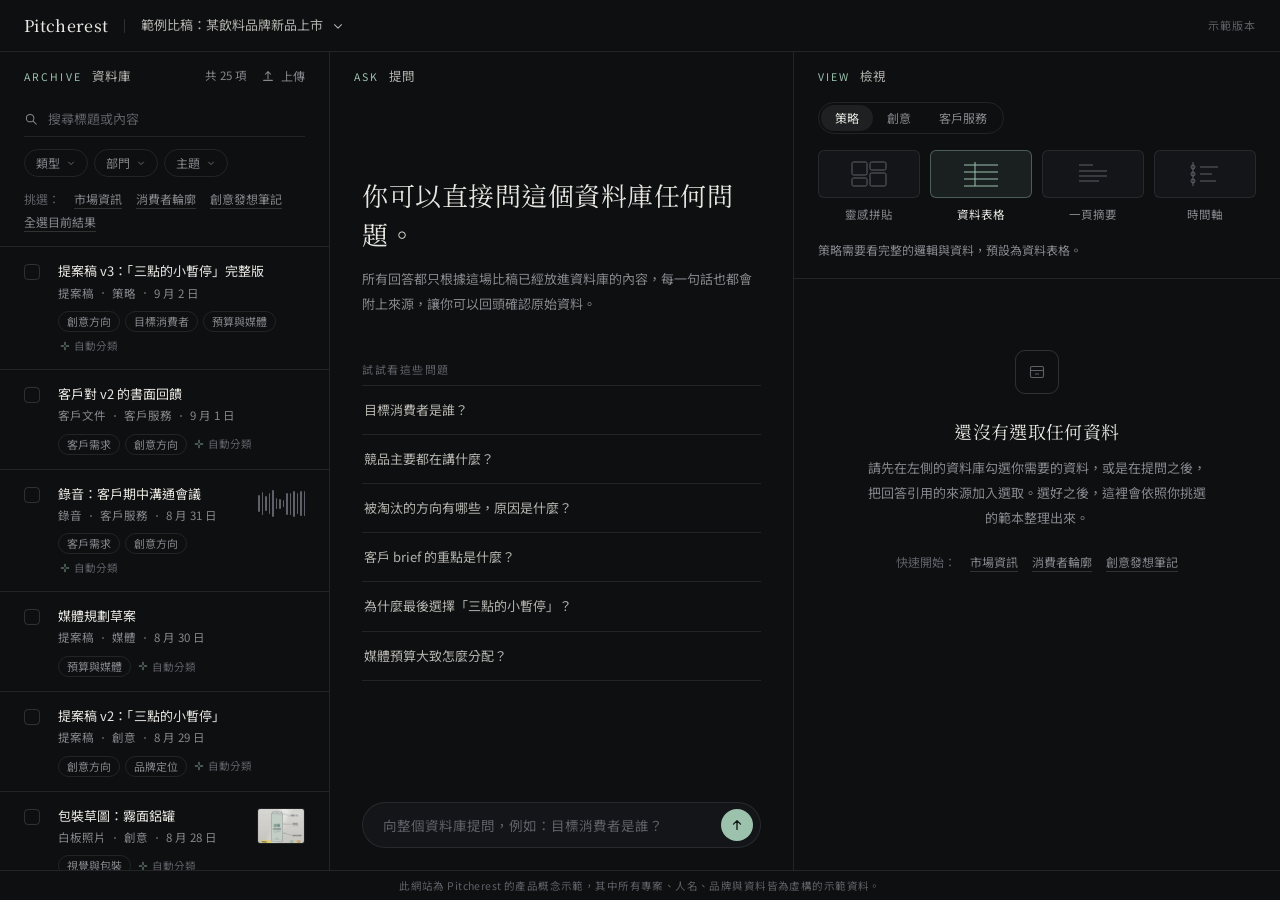
==== index.html @ c110b2d1 "Pitcherest interactive prototype" ====
<!doctype html>
<html lang="zh-Hant-TW">
<head>
<meta charset="utf-8">
<meta name="viewport" content="width=device-width, initial-scale=1, viewport-fit=cover">
<meta name="robots" content="noindex, nofollow">
<meta name="theme-color" content="#0e0f11">
<title>Pitcherest — 一場比稿，一個共同大腦</title>
<meta name="description" content="Pitcherest 產品概念示範：把比稿過程中散落各處的資料，變成所有人都能查、都能用的 Project Brain。">
<link rel="icon" href="data:image/svg+xml,%3Csvg xmlns='http://www.w3.org/2000/svg' viewBox='0 0 32 32'%3E%3Crect width='32' height='32' rx='7' fill='%230e0f11'/%3E%3Cpath d='M11 23V9h6a4.5 4.5 0 010 9h-6' fill='none' stroke='%239cc2ae' stroke-width='1.8' stroke-linecap='round'/%3E%3C/svg%3E">
<link rel="preconnect" href="https://fonts.googleapis.com">
<link rel="preconnect" href="https://fonts.gstatic.com" crossorigin>
<link href="https://fonts.googleapis.com/css2?family=Noto+Sans+TC:wght@300;400;500&family=Noto+Serif+TC:wght@400;500&display=swap" rel="stylesheet">
<link rel="stylesheet" href="css/style.css">
</head>
<body data-tab="archive">
<div class="app">
  <header class="topbar">
    <div class="brand">
      <span class="wordmark">Pitcherest</span>
      <span class="sep" aria-hidden="true"></span>
      <div class="switcher">
        <button class="switch-btn" id="projectBtn" aria-haspopup="true" aria-expanded="false">
          <span class="switch-name" id="projectName"></span>
          <svg class="ico" viewBox="0 0 16 16"><path d="M4 6.5l4 4 4-4"/></svg>
        </button>
        <div class="popover project-pop" id="projectPop" hidden></div>
      </div>
    </div>
    <div class="topbar-right"><span class="demo-flag">示範版本</span></div>
  </header>

  <main class="panes">
    <!-- ARCHIVE -->
    <section class="pane pane-archive" id="paneArchive" aria-label="資料庫">
      <div class="pane-head">
        <h2><span class="en">ARCHIVE</span><span class="zh">資料庫</span></h2>
        <div class="head-actions">
          <span class="count" id="archiveCount"></span>
          <button class="btn-quiet" id="uploadBtn" title="上傳檔案，系統會自動分類">
            <svg class="ico" viewBox="0 0 16 16"><path d="M8 11V3M5 6l3-3 3 3M3 13h10"/></svg><span>上傳</span>
          </button>
        </div>
      </div>
      <div class="archive-tools">
        <label class="search">
          <svg class="ico" viewBox="0 0 16 16"><circle cx="7" cy="7" r="4.25"/><path d="M10.5 10.5L14 14"/></svg>
          <input id="searchInput" type="search" placeholder="搜尋標題或內容" autocomplete="off">
        </label>
        <div class="filters" id="filters"></div>
        <div class="quick" id="quick"></div>
      </div>
      <div class="list-scroll" id="listScroll">
        <ul class="items" id="items"></ul>
        <div class="dropzone" id="dropzone">
          <p>把檔案拖曳到這裡，或按「上傳」試試看。</p>
          <p class="faint">系統會自動判斷類型、部門與主題。</p>
        </div>
      </div>
      <div class="selbar" id="selbar" hidden>
        <span id="selCount"></span>
        <span class="selbar-actions">
          <button class="link" id="selClear">清除</button>
          <button class="btn-solid go-view" id="goView">檢視</button>
        </span>
      </div>
    </section>

    <!-- ASK -->
    <section class="pane pane-ask" id="paneAsk" aria-label="提問">
      <div class="pane-head">
        <h2><span class="en">ASK</span><span class="zh">提問</span></h2>
        <div class="head-actions"><button class="btn-quiet" id="chatReset" hidden>重新開始</button></div>
      </div>
      <div class="chat-scroll" id="chatScroll">
        <div class="chat" id="chat"></div>
      </div>
      <form class="composer" id="composer" autocomplete="off">
        <input id="askInput" type="text" placeholder="向整個資料庫提問，例如：目標消費者是誰？" aria-label="輸入問題">
        <button type="submit" class="send" aria-label="送出問題"><svg class="ico" viewBox="0 0 16 16"><path d="M8 13V3M4 7l4-4 4 4"/></svg></button>
      </form>
    </section>

    <!-- VIEW -->
    <section class="pane pane-view" id="paneView" aria-label="檢視">
      <div class="pane-head">
        <h2><span class="en">VIEW</span><span class="zh">檢視</span></h2>
        <div class="head-actions"><span class="count" id="viewCount"></span></div>
      </div>
      <div class="view-controls">
        <div class="role" role="radiogroup" aria-label="選擇身分" id="roleGroup"></div>
        <div class="tpls" role="radiogroup" aria-label="檢視範本" id="tplGroup"></div>
        <p class="role-note" id="roleNote"></p>
      </div>
      <div class="view-scroll" id="viewScroll"><div class="view" id="view"></div></div>
    </section>
  </main>

  <footer class="footnote">此網站為 Pitcherest 的產品概念示範，其中所有專案、人名、品牌與資料皆為虛構的示範資料。</footer>

  <nav class="tabbar" id="tabbar" aria-label="主要分頁">
    <button data-go="archive" class="on"><svg class="ico" viewBox="0 0 20 20"><path d="M3.5 5.5h13M3.5 10h13M3.5 14.5h8"/></svg><span>資料庫</span></button>
    <button data-go="ask"><svg class="ico" viewBox="0 0 20 20"><path d="M4 4.5h12v8H9.5L6 16v-3.5H4z"/></svg><span>提問</span></button>
    <button data-go="view"><svg class="ico" viewBox="0 0 20 20"><rect x="3.5" y="3.5" width="5.5" height="7"/><rect x="11" y="3.5" width="5.5" height="4"/><rect x="11" y="9.5" width="5.5" height="7"/><rect x="3.5" y="12.5" width="5.5" height="4"/></svg><span>檢視</span><i class="badge" id="tabBadge" hidden></i></button>
  </nav>
  <div class="toast" id="toast" role="status" aria-live="polite"></div>
</div>
<script src="js/data.js"></script>
<script src="js/app.js"></script>
</body>
</html>
---- css/style.css ----
:root{
  --bg:#0e0f11; --raise:#141518; --raise2:#191a1e;
  --line:rgba(255,255,255,.085); --line2:rgba(255,255,255,.14);
  --text:#e8e6e1; --mid:#b3b2ad; --muted:#85878c; --faint:#5e6167;
  --accent:#9cc2ae; --accent-soft:rgba(156,194,174,.09); --accent-line:rgba(156,194,174,.38);
  --serif:"Noto Serif TC","Noto Serif CJK TC","Songti TC",serif;
  --sans:"Noto Sans TC","Noto Sans CJK TC","PingFang TC","Microsoft JhengHei",system-ui,sans-serif;
  --ease:cubic-bezier(.3,.1,.2,1);
}
*{box-sizing:border-box;margin:0;padding:0}
html,body{height:100%;background:var(--bg);color:var(--text);font-family:var(--sans);font-size:13px;line-height:1.7;font-weight:400;-webkit-font-smoothing:antialiased;-webkit-text-size-adjust:100%}
button{font:inherit;color:inherit;background:none;border:0;cursor:pointer;text-align:inherit}
input{font:inherit;color:inherit}
ul{list-style:none}
::selection{background:rgba(156,194,174,.25)}
:focus-visible{outline:1px solid var(--accent);outline-offset:2px;border-radius:3px}
.faint{color:var(--faint)}
[hidden]{display:none!important}
.ico{width:14px;height:14px;fill:none;stroke:currentColor;stroke-width:1.2;stroke-linecap:round;stroke-linejoin:round;flex:none}
::-webkit-scrollbar{width:8px;height:8px}::-webkit-scrollbar-thumb{background:rgba(255,255,255,.08);border-radius:8px;border:2px solid var(--bg)}::-webkit-scrollbar-track{background:transparent}

.app{height:100%;display:grid;grid-template-rows:52px minmax(0,1fr) 30px}
/* top bar */
.topbar{display:flex;align-items:center;justify-content:space-between;padding:0 24px;border-bottom:1px solid var(--line);position:relative;z-index:30}
.brand{display:flex;align-items:center;gap:16px;min-width:0}
.wordmark{font-family:var(--serif);font-weight:500;font-size:16px;letter-spacing:.02em}
.sep{width:1px;height:14px;background:var(--line2)}
.switcher{position:relative;min-width:0}
.switch-btn{display:flex;align-items:center;gap:8px;padding:6px 8px;margin:0 -8px;border-radius:6px;color:var(--mid);transition:color .2s,background .2s}
.switch-btn:hover{color:var(--text);background:rgba(255,255,255,.03)}
.switch-name{white-space:nowrap;overflow:hidden;text-overflow:ellipsis}
.demo-flag{font-size:11px;color:var(--faint);letter-spacing:.08em}
.popover{position:absolute;background:var(--raise2);border:1px solid var(--line2);border-radius:8px;padding:6px;z-index:50;animation:fadeUp .18s var(--ease)}
.project-pop{top:calc(100% + 8px);left:-8px;width:380px;max-width:calc(100vw - 32px)}
.project-pop button{display:block;width:100%;padding:9px 12px;border-radius:5px}
.project-pop button:hover{background:rgba(255,255,255,.04)}
.project-pop .pn{color:var(--text)}.project-pop .pm{font-size:11.5px;color:var(--muted)}
.project-pop .cur .pn::after{content:"";display:inline-block;width:5px;height:5px;border-radius:50%;background:var(--accent);margin-left:8px;vertical-align:middle}
.project-pop .pnote{padding:8px 12px 4px;font-size:11.5px;color:var(--faint);border-top:1px solid var(--line);margin-top:4px}

/* panes */
.panes{display:grid;grid-template-columns:minmax(330px,25%) minmax(0,1fr) minmax(440px,38%);min-height:0}
.pane{display:flex;flex-direction:column;min-height:0;min-width:0;border-right:1px solid var(--line)}
.pane:last-child{border-right:0}
.pane-head{display:flex;align-items:center;justify-content:space-between;height:48px;padding:0 24px;flex:none}
.pane-head h2{font-weight:400;display:flex;align-items:baseline;gap:10px}
.pane-head .en{font-size:10.5px;letter-spacing:.2em;color:var(--accent)}
.pane-head .zh{font-size:12.5px;color:var(--mid)}
.head-actions{display:flex;align-items:center;gap:14px}
.count{font-size:11.5px;color:var(--muted)}
.btn-quiet{display:inline-flex;align-items:center;gap:6px;font-size:12px;color:var(--muted);padding:5px 8px;margin:-5px -8px;border-radius:5px;transition:color .2s,background .2s}
.btn-quiet:hover{color:var(--text);background:rgba(255,255,255,.04)}
.btn-quiet[disabled]{opacity:.4;cursor:default}
.btn-solid{background:var(--accent);color:#0e1412;font-size:12px;padding:6px 14px;border-radius:999px;font-weight:500;transition:opacity .2s}
.btn-solid:hover{opacity:.88}
.link{font-size:12px;color:var(--muted);text-decoration:underline;text-decoration-color:var(--line2);text-underline-offset:3px;transition:color .2s}
.link:hover{color:var(--text)}

/* archive */
.archive-tools{padding:2px 24px 14px;display:flex;flex-direction:column;gap:12px;flex:none}
.search{display:flex;align-items:center;gap:10px;border-bottom:1px solid var(--line);padding:6px 0;color:var(--muted);transition:border-color .2s}
.search:focus-within{border-color:var(--accent-line)}
.search input{background:none;border:0;outline:0;flex:1;min-width:0;font-size:13px;color:var(--text)}
.search input::placeholder{color:var(--faint)}
.filters{display:flex;gap:6px;flex-wrap:wrap;position:relative}
.fbtn{display:inline-flex;align-items:center;gap:6px;height:28px;padding:0 11px;border:1px solid var(--line);border-radius:999px;font-size:12px;color:var(--muted);transition:all .2s}
.fbtn:hover{border-color:var(--line2);color:var(--text)}
.fbtn.on{border-color:var(--accent-line);color:var(--accent);background:var(--accent-soft)}
.fbtn .ico{width:10px;height:10px}
.fpop{top:34px;left:0;min-width:200px;max-height:320px;overflow:auto}
.fpop label{display:flex;align-items:center;gap:10px;padding:7px 10px;border-radius:5px;cursor:pointer;color:var(--mid)}
.fpop label:hover{background:rgba(255,255,255,.04)}
.fpop .n{margin-left:auto;color:var(--faint);font-size:11.5px}
.quick{display:flex;flex-wrap:wrap;gap:4px 14px;align-items:baseline;font-size:12px;color:var(--faint)}
.quick .ql{color:var(--faint)}
.quick button{color:var(--muted);border-bottom:1px solid var(--line2);line-height:1.5;transition:color .2s,border-color .2s}
.quick button:hover{color:var(--accent);border-color:var(--accent-line)}
.list-scroll{flex:1;overflow-y:auto;min-height:0;border-top:1px solid var(--line);position:relative}
.items{padding-bottom:10px}
.item{position:relative;border-bottom:1px solid var(--line);transition:background .25s}
.item-row{display:grid;grid-template-columns:20px 1fr auto;gap:14px;padding:14px 24px;align-items:start;cursor:pointer}
.item:hover{background:rgba(255,255,255,.015)}
.item.sel{background:var(--accent-soft)}
.cb{width:16px;height:16px;border:1px solid var(--line2);border-radius:4px;margin-top:3px;display:grid;place-items:center;transition:all .2s;position:relative}
.cb::before{content:"";position:absolute;inset:-14px}
.cb svg{width:10px;height:10px;stroke:#0e1412;stroke-width:1.8;fill:none;stroke-linecap:round;stroke-linejoin:round;opacity:0;transform:scale(.8);transition:all .2s}
.item.sel .cb{background:var(--accent);border-color:var(--accent)}
.item.sel .cb svg{opacity:1;transform:none}
.item-main{min-width:0}
.item-title{font-size:13px;line-height:1.55;color:var(--text)}
.item-meta{display:flex;align-items:center;flex-wrap:wrap;gap:0 8px;font-size:11.5px;color:var(--muted);margin-top:2px}
.item-meta .dot{width:2px;height:2px;border-radius:50%;background:var(--faint)}
.tags{display:flex;flex-wrap:wrap;gap:5px;margin-top:8px;align-items:center}
.tag{font-size:11px;color:var(--muted);border:1px solid var(--line);border-radius:999px;padding:0 8px;line-height:19px}
.auto{display:inline-flex;align-items:center;gap:4px;font-size:10.5px;color:var(--faint);margin-left:2px}
.auto svg{width:10px;height:10px;stroke:var(--accent);opacity:.75}
.thumb{width:48px;height:36px;border-radius:3px;object-fit:cover;border:1px solid var(--line);filter:brightness(.92) saturate(.92);margin-top:2px}
.vmini{display:flex;align-items:center;gap:2px;height:36px;margin-top:2px;color:var(--faint)}
.vmini i{display:block;width:1.5px;background:currentColor;border-radius:1px}
.item-detail{display:none;padding:0 24px 18px 58px;animation:fade .3s var(--ease)}
.item.open .item-detail{display:block}
.item-detail .ex{font-size:12.5px;color:var(--mid);line-height:1.85}
.item-detail img.big{width:100%;border-radius:4px;border:1px solid var(--line);margin-bottom:12px;filter:brightness(.94) saturate(.95);cursor:zoom-in}
.quote-q{font-family:var(--serif);font-size:13.5px;line-height:1.9;color:var(--text);border-left:1px solid var(--accent-line);padding-left:14px}
.item.hl{animation:hl 2.6s var(--ease)}
@keyframes hl{0%{background:rgba(156,194,174,.22);box-shadow:inset 2px 0 0 var(--accent)}70%{background:rgba(156,194,174,.12);box-shadow:inset 2px 0 0 var(--accent)}100%{box-shadow:inset 2px 0 0 transparent}}
.item.new .item-row{animation:fade .6s var(--ease)}
.sorting{font-size:11.5px;color:var(--accent);display:inline-flex;align-items:center;gap:8px;margin-top:8px}
.sorting i{width:10px;height:10px;border:1px solid var(--accent);border-top-color:transparent;border-radius:50%;animation:spin 1s linear infinite}
@keyframes spin{to{transform:rotate(360deg)}}
.wave{display:flex;align-items:center;gap:12px;margin-bottom:12px}
.play{width:28px;height:28px;border:1px solid var(--line2);border-radius:50%;display:grid;place-items:center;color:var(--mid);flex:none;transition:all .2s}
.play:hover{border-color:var(--accent-line);color:var(--accent)}
.play .ico{width:10px;height:10px;fill:currentColor;stroke:none}
.bars{flex:1;display:flex;align-items:center;gap:2px;height:30px;position:relative}
.bars i{flex:1;background:var(--faint);border-radius:1px;min-width:1px;transition:background .2s}
.bars i.p{background:var(--accent)}
.dur{font-size:11.5px;color:var(--muted);font-variant-numeric:tabular-nums}
.tr{margin-top:2px}
.tr p{font-size:12.5px;color:var(--mid);margin-bottom:10px;line-height:1.8}
.tr .tm{display:block;font-size:11px;color:var(--faint);font-variant-numeric:tabular-nums}
.empty-list{padding:48px 24px;text-align:center;color:var(--muted);font-size:12.5px}
.empty-list button{margin-top:10px}
.dropzone{margin:22px 24px;padding:18px;border:1px dashed var(--line);border-radius:8px;text-align:center;font-size:12px;color:var(--faint);transition:all .25s}
.dropzone.over{border-color:var(--accent-line);color:var(--accent);background:var(--accent-soft)}
.selbar{flex:none;display:flex;justify-content:space-between;align-items:center;padding:12px 24px;border-top:1px solid var(--line);background:var(--raise);font-size:12.5px;color:var(--mid);animation:fade .3s}
.selbar-actions{display:flex;align-items:center;gap:16px}
.go-view{display:none}

/* ask */
.chat-scroll{flex:1;overflow-y:auto;min-height:0}
.chat{max-width:680px;margin:0 auto;padding:12px 32px 32px;display:flex;flex-direction:column;gap:36px}
.welcome{padding-top:clamp(24px,7vh,80px);animation:fade .8s var(--ease)}
.welcome h1{font-family:var(--serif);font-weight:400;font-size:26px;line-height:1.5;letter-spacing:.02em}
.welcome .sub{color:var(--muted);margin-top:14px;max-width:32em;line-height:1.9}
.suggest-label{margin-top:44px;font-size:11px;letter-spacing:.14em;color:var(--faint);margin-bottom:6px}
.suggest{border-top:1px solid var(--line)}
.suggest button{display:flex;width:100%;justify-content:space-between;align-items:center;gap:16px;padding:13px 2px;border-bottom:1px solid var(--line);color:var(--mid);transition:color .2s,padding .3s var(--ease)}
.suggest button .ico{opacity:0;transition:opacity .2s,transform .3s var(--ease);transform:translateX(-4px)}
.suggest button:hover{color:var(--text);padding-left:6px}
.suggest button:hover .ico{opacity:.8;transform:none;color:var(--accent)}
.msg-q{display:flex;justify-content:flex-end;animation:fadeUp .4s var(--ease)}
.msg-q span{max-width:85%;padding:8px 16px;border:1px solid var(--line2);border-radius:14px 14px 4px 14px;color:var(--text);font-size:13px}
.msg-a{animation:fade .4s var(--ease)}
.msg-a .label{font-size:10.5px;letter-spacing:.18em;color:var(--accent);margin-bottom:12px;display:flex;align-items:center;gap:8px}
.answer p,.answer li{font-size:14px;line-height:2;color:var(--text)}
.answer p+p,.answer ul+p,.answer p+ul{margin-top:12px}
.answer ul{padding-left:0}
.answer li{position:relative;padding-left:18px;margin-top:6px}
.answer li::before{content:"";position:absolute;left:2px;top:1.05em;width:6px;height:1px;background:var(--accent)}
.thinking{display:flex;gap:5px;padding:6px 0}
.thinking i{width:4px;height:4px;border-radius:50%;background:var(--muted);animation:pulse 1.2s ease-in-out infinite}
.thinking i:nth-child(2){animation-delay:.18s}.thinking i:nth-child(3){animation-delay:.36s}
@keyframes pulse{0%,100%{opacity:.25}50%{opacity:1}}
.cite{display:inline-flex;align-items:center;justify-content:center;min-width:18px;height:18px;padding:0 5px;margin:0 2px;border:1px solid var(--accent-line);border-radius:9px;font-size:10.5px;line-height:1;color:var(--accent);vertical-align:2px;position:relative;font-variant-numeric:tabular-nums;transition:all .2s;animation:fade .3s}
.cite:hover{background:var(--accent);color:#0e1412;border-color:var(--accent)}
.cite[data-tip]:hover::after{content:attr(data-tip);position:absolute;bottom:calc(100% + 8px);left:50%;transform:translateX(-50%);white-space:nowrap;background:var(--raise2);border:1px solid var(--line2);color:var(--text);padding:4px 10px;border-radius:5px;font-size:11.5px;z-index:10;pointer-events:none;font-weight:400;max-width:320px;overflow:hidden;text-overflow:ellipsis}
.sources{margin-top:22px;animation:fade .6s var(--ease)}
.sources .sh{display:flex;justify-content:space-between;align-items:center;gap:12px;font-size:11px;letter-spacing:.1em;color:var(--faint);padding-bottom:8px;border-bottom:1px solid var(--line)}
.src{display:grid;grid-template-columns:22px 1fr auto;gap:8px;align-items:center;padding:9px 0;border-bottom:1px solid var(--line);width:100%;color:var(--mid);transition:color .2s}
.src:hover{color:var(--text)}
.src .num{font-size:10.5px;color:var(--accent);font-variant-numeric:tabular-nums}
.src .st{font-size:12.5px;overflow:hidden;text-overflow:ellipsis;white-space:nowrap}
.src .sm{font-size:11px;color:var(--faint)}
.add-sel{display:inline-flex;align-items:center;gap:8px;height:30px;padding:0 14px;border:1px solid var(--accent-line);border-radius:999px;color:var(--accent);font-size:12px;letter-spacing:0;transition:all .25s}
.add-sel:hover{background:var(--accent-soft)}
.add-sel.done{border-color:var(--line2);color:var(--muted)}
.follow{margin-top:20px;display:flex;flex-wrap:wrap;gap:8px;animation:fade .6s var(--ease)}
.chip{height:30px;padding:0 13px;border:1px solid var(--line);border-radius:999px;font-size:12px;color:var(--muted);transition:all .2s;display:inline-flex;align-items:center}
.chip:hover{color:var(--text);border-color:var(--line2)}
.fallback p{font-size:14px;line-height:2;color:var(--mid)}
.composer{flex:none;max-width:680px;width:100%;margin:0 auto;padding:12px 32px 22px;display:flex;align-items:center;gap:0;position:relative}
.composer input{flex:1;min-width:0;height:46px;background:var(--raise);border:1px solid var(--line);border-radius:23px;padding:0 54px 0 20px;outline:0;font-size:13.5px;transition:border-color .2s}
.composer input:focus{border-color:var(--accent-line)}
.composer input::placeholder{color:var(--faint)}
.send{position:absolute;right:40px;width:32px;height:32px;border-radius:50%;background:var(--accent);color:#0e1412;display:grid;place-items:center;transition:opacity .2s}
.send:hover{opacity:.85}.send .ico{stroke-width:1.5}

/* view */
.view-controls{padding:2px 24px 18px;flex:none;border-bottom:1px solid var(--line)}
.role{display:inline-flex;border:1px solid var(--line);border-radius:999px;padding:2px}
.role button{height:26px;padding:0 14px;border-radius:999px;font-size:12px;color:var(--muted);transition:all .25s}
.role button:hover{color:var(--text)}
.role button[aria-checked=true]{background:rgba(255,255,255,.07);color:var(--text)}
.tpls{display:grid;grid-template-columns:repeat(4,1fr);gap:10px;margin-top:16px}
.tpl{display:flex;flex-direction:column;gap:7px;align-items:stretch;text-align:center;font-size:11.5px;color:var(--muted);transition:color .2s}
.tpl .th{height:48px;border:1px solid var(--line);border-radius:6px;display:grid;place-items:center;color:var(--faint);transition:all .25s;background:var(--raise)}
.tpl .th svg{width:40px;height:30px;fill:none;stroke:currentColor;stroke-width:1}
.tpl:hover .th{border-color:var(--line2);color:var(--mid)}
.tpl[aria-checked=true]{color:var(--text)}
.tpl[aria-checked=true] .th{border-color:var(--accent-line);color:var(--accent);background:var(--accent-soft)}
.role-note{margin-top:14px;font-size:12px;color:var(--muted);line-height:1.8;min-height:1.8em}
.view-scroll{flex:1;overflow-y:auto;min-height:0}
.view{padding:22px 24px 40px;animation:fade .45s var(--ease)}
.view.swap{animation:fade .45s var(--ease)}
.empty-view{height:100%;min-height:340px;display:flex;flex-direction:column;align-items:center;justify-content:center;text-align:center;padding:40px 24px 60px;animation:fade .6s var(--ease)}
.empty-view .eicon{width:44px;height:44px;border:1px solid var(--line2);border-radius:10px;display:grid;place-items:center;color:var(--faint);margin-bottom:22px}
.empty-view .eicon svg{width:20px;height:20px;fill:none;stroke:currentColor;stroke-width:1.1}
.empty-view h3{font-family:var(--serif);font-weight:400;font-size:18px;letter-spacing:.02em}
.empty-view p{color:var(--muted);max-width:26em;margin-top:10px;line-height:1.9}
.empty-view .quick{margin-top:22px;justify-content:center}
.vh{display:flex;justify-content:space-between;align-items:baseline;margin-bottom:18px;gap:12px}
.vh .vt{font-size:11.5px;color:var(--muted)}

/* moodboard */
.mood{columns:2;column-gap:12px}
.tile{break-inside:avoid;margin-bottom:12px;border:1px solid var(--line);border-radius:6px;overflow:hidden;background:var(--raise);cursor:pointer;transition:border-color .25s;position:relative}
.tile:hover{border-color:var(--line2)}
.tile img{display:block;width:100%;filter:brightness(.93) saturate(.95)}
.tile .cap{padding:9px 12px 11px;font-size:11.5px;color:var(--muted);line-height:1.6}
.tile .cap b{display:block;font-weight:400;color:var(--mid);font-size:12px}
.tile .body{padding:16px 16px 14px}
.tile .serif{font-family:var(--serif);font-size:14px;line-height:1.9;color:var(--text)}
.tile .who{margin-top:12px;font-size:11px;color:var(--faint)}
.tile.stat .n{font-family:var(--serif);font-size:38px;line-height:1.1;color:var(--accent);letter-spacing:.01em}
.tile.stat .l{margin-top:10px;font-size:12px;color:var(--mid);line-height:1.7}
.tile.ver .n{font-family:var(--serif);font-size:30px;color:var(--accent);line-height:1}
.tile.tone-a{background:#15191a}.tile.tone-b{background:#17161a}.tile.tone-c{background:#191815}
.tile .mwave{display:flex;align-items:center;gap:2px;height:26px;margin-bottom:12px;color:var(--faint)}
.tile .mwave i{flex:1;background:currentColor;border-radius:1px}

/* table */
.tbl{border-top:1px solid var(--line2)}
.tr-h,.tr-r{display:grid;grid-template-columns:minmax(0,1fr) 64px 64px 46px;gap:12px;padding:0}
.tr-h{border-bottom:1px solid var(--line);font-size:11px;color:var(--faint);padding:9px 0}
.tr-h button{color:var(--faint);display:inline-flex;align-items:center;gap:3px;transition:color .2s;font-size:11px}
.tr-h button:hover,.tr-h button.on{color:var(--accent)}
.tr-r{padding:13px 0;border-bottom:1px solid var(--line);cursor:pointer;align-items:start;transition:background .2s}
.tr-r:hover .rt{color:var(--accent)}
.tr-r .rt{color:var(--text);font-size:12.5px;line-height:1.6;transition:color .2s}
.tr-r .rp{color:var(--muted);font-size:12px;line-height:1.75;margin-top:4px;display:-webkit-box;-webkit-line-clamp:2;-webkit-box-orient:vertical;overflow:hidden}
.tr-r .rc{font-size:12px;color:var(--mid);padding-top:1px;white-space:nowrap}
.tr-r .rc.m{color:var(--muted);font-variant-numeric:tabular-nums}
.tr-r .topics{margin-top:7px;display:flex;gap:5px;flex-wrap:wrap}
.lbl-m{display:none}

/* summary */
.sum{max-width:560px}
.sum .kicker{font-size:10.5px;letter-spacing:.2em;color:var(--accent)}
.sum h3{font-family:var(--serif);font-weight:400;font-size:24px;line-height:1.5;margin-top:10px;letter-spacing:.02em}
.sum .basis{color:var(--muted);font-size:12px;margin-top:8px}
.stats{display:grid;grid-template-columns:repeat(auto-fit,minmax(120px,1fr));gap:0;margin:26px 0 6px;border-top:1px solid var(--line);border-bottom:1px solid var(--line)}
.stat-c{padding:16px 16px 16px 0}
.stat-c+.stat-c{padding-left:16px;border-left:1px solid var(--line)}
.stat-c .n{font-family:var(--serif);font-size:28px;line-height:1.2;color:var(--accent)}
.stat-c .l{font-size:11.5px;color:var(--muted);margin-top:6px;line-height:1.65}
.sec{margin-top:28px}
.sec h4{font-weight:400;font-size:11px;letter-spacing:.14em;color:var(--faint);margin-bottom:10px;display:flex;align-items:center;gap:12px}
.sec h4::after{content:"";flex:1;height:1px;background:var(--line)}
.sec li{position:relative;padding-left:18px;font-size:13.5px;line-height:1.95;margin-top:8px;color:var(--text)}
.sec li::before{content:"";position:absolute;left:2px;top:1.1em;width:6px;height:1px;background:var(--accent)}
.sec li button{color:var(--faint);font-size:11px;margin-left:6px;border-bottom:1px solid var(--line);transition:all .2s;white-space:nowrap}
.sec li button:hover{color:var(--accent);border-color:var(--accent-line)}
.quotes blockquote{font-family:var(--serif);font-size:14px;line-height:1.95;border-left:1px solid var(--accent-line);padding:2px 0 2px 16px;margin-top:14px;color:var(--text)}
.quotes blockquote cite{display:block;font-family:var(--sans);font-style:normal;font-size:11px;color:var(--faint);margin-top:2px}
.sum-foot{margin-top:30px;display:flex;justify-content:flex-start}

/* timeline */
.tl{position:relative;padding-left:26px}
.tl::before{content:"";position:absolute;left:4px;top:8px;bottom:8px;width:1px;background:var(--line2)}
.tl-e{position:relative;padding-bottom:26px}
.tl-e::before{content:"";position:absolute;left:-26px;top:7px;width:9px;height:9px;border-radius:50%;background:var(--bg);border:1px solid var(--muted)}
.tl-e.ms::before{border-color:var(--accent);background:var(--accent)}
.tl-date{font-size:11.5px;color:var(--muted);font-variant-numeric:tabular-nums;letter-spacing:.04em}
.tl-card{margin-top:4px;cursor:pointer}
.tl-card .tt{font-size:13.5px;line-height:1.6;transition:color .2s}
.tl-card:hover .tt{color:var(--accent)}
.tl-card .tm{font-size:11.5px;color:var(--faint)}
.tl-card .tp{font-size:12.5px;color:var(--muted);margin-top:6px;line-height:1.85}
.tl-card img{display:block;width:200px;max-width:100%;border-radius:4px;border:1px solid var(--line);margin-top:10px;filter:brightness(.92) saturate(.92)}
.tl-e.ms .tt{font-family:var(--serif);color:var(--accent)}
.tl-e.ms .tl-card{cursor:default}.tl-e.ms .tl-card:hover .tt{color:var(--accent)}

.footnote{display:flex;align-items:center;justify-content:center;padding:0 16px;font-size:10.5px;letter-spacing:.04em;color:var(--faint);border-top:1px solid var(--line);white-space:nowrap;overflow:hidden;text-overflow:ellipsis}
.tabbar{display:none}
.toast{position:fixed;left:50%;bottom:48px;transform:translate(-50%,8px);background:var(--raise2);border:1px solid var(--line2);padding:8px 18px;border-radius:999px;font-size:12px;color:var(--text);opacity:0;pointer-events:none;transition:all .35s var(--ease);z-index:80}
.toast.show{opacity:1;transform:translate(-50%,0)}
.lightbox{position:fixed;inset:0;background:rgba(6,7,8,.88);display:grid;place-items:center;z-index:90;animation:fade .25s;cursor:zoom-out;padding:24px}
.lightbox img{max-width:min(960px,100%);max-height:90vh;border-radius:4px;filter:brightness(.96)}

@keyframes fade{from{opacity:0}to{opacity:1}}
@keyframes fadeUp{from{opacity:0;transform:translateY(6px)}to{opacity:1;transform:none}}
@media (prefers-reduced-motion:reduce){*{animation-duration:.01ms!important;transition-duration:.01ms!important}}

/* tablet / phone: tabbed */
@media (max-width:1179px){
  .app{grid-template-rows:52px minmax(0,1fr) 22px 64px}
  .panes{display:block;position:relative;min-height:0}
  .pane{display:none;height:100%;border-right:0}
  body[data-tab=archive] .pane-archive,body[data-tab=ask] .pane-ask,body[data-tab=view] .pane-view{display:flex}
  .footnote{font-size:10px;grid-row:3}
  .tabbar{display:grid;grid-template-columns:repeat(3,1fr);border-top:1px solid var(--line);background:var(--bg);padding-bottom:env(safe-area-inset-bottom)}
  .tabbar button{display:flex;flex-direction:column;align-items:center;justify-content:center;gap:3px;font-size:11.5px;color:var(--faint);position:relative;min-height:56px;transition:color .2s;text-align:center}
  .tabbar button .ico{width:19px;height:19px}
  .tabbar button.on{color:var(--accent)}
  .badge{position:absolute;top:8px;left:calc(50% + 8px);min-width:16px;height:16px;padding:0 4px;border-radius:8px;background:var(--accent);color:#0e1412;font-style:normal;font-size:10px;line-height:16px;text-align:center;font-weight:500}
  .go-view{display:inline-block}
  .toast{bottom:104px}
  .selbar{padding:12px 20px}
  .chat{max-width:720px}
  .composer{max-width:720px}
}
@media (max-width:640px){
  .topbar{padding:0 16px}
  .demo-flag{display:none}
  .sep{display:none}
  .brand{gap:12px;flex-direction:row}
  .wordmark{font-size:15px}
  .switch-name{max-width:54vw;font-size:12px}
  .pane-head{padding:0 16px;height:46px}
  .archive-tools{padding:2px 16px 12px}
  .search{padding:10px 0}
  .search input{font-size:16px}
  .fbtn{height:36px;padding:0 14px;font-size:13px}
  .quick button{padding:8px 0;font-size:13px}
  .quick{gap:0 18px}
  .item-row{padding:16px 16px;gap:14px;grid-template-columns:22px 1fr auto}
  .cb{width:22px;height:22px;border-radius:6px;margin-top:1px}
  .cb svg{width:13px;height:13px}
  .cb::before{inset:-16px}
  .item-title{font-size:14px}
  .item-detail{padding:0 16px 18px 52px}
  .fpop{position:fixed;left:16px;right:16px;top:auto;bottom:84px;max-height:55vh;width:auto}
  .fpop label{padding:13px 12px;font-size:14px}
  .chat{padding:8px 20px 28px;gap:30px}
  .welcome{padding-top:20px}
  .welcome h1{font-size:22px}
  .suggest button{padding:16px 2px;font-size:14px}
  .composer{padding:10px 16px 14px}
  .composer input{height:50px;font-size:16px;border-radius:25px}
  .send{right:22px;width:38px;height:38px}
  .answer p,.answer li{font-size:14.5px}
  .cite{min-width:22px;height:22px;border-radius:11px;font-size:11.5px}
  .src{padding:13px 0}
  .add-sel,.chip{height:40px}
  .view-controls{padding:2px 16px 14px}
  .tpls{gap:8px}
  .tpl .th{height:52px}
  .tpl{font-size:11.5px}
  .view{padding:18px 16px 32px}
  .role button{height:36px;padding:0 16px;font-size:13px}
  .mood{columns:2;column-gap:10px}
  .tile{margin-bottom:10px}
  .tile .body{padding:13px 13px 11px}
  .tr-h{display:none}
  .tr-r{grid-template-columns:1fr 1fr 1fr;gap:4px 10px;padding:16px 0}
  .tr-r .ttl{grid-column:1/-1}
  .tr-r .rc{font-size:11.5px;color:var(--muted)}
  .tr-r .rc.m{text-align:right}
  .sum h3{font-size:21px}
  .stats{grid-template-columns:repeat(2,1fr)}
  .stat-c:nth-child(3){border-left:0;padding-left:0}
  .btn-quiet{padding:10px 12px;margin:-10px -12px}
  .selbar .btn-solid{padding:10px 22px;font-size:13px}
  .selbar .link{padding:10px 4px;font-size:13px}
  .tl-card img{width:100%}
}
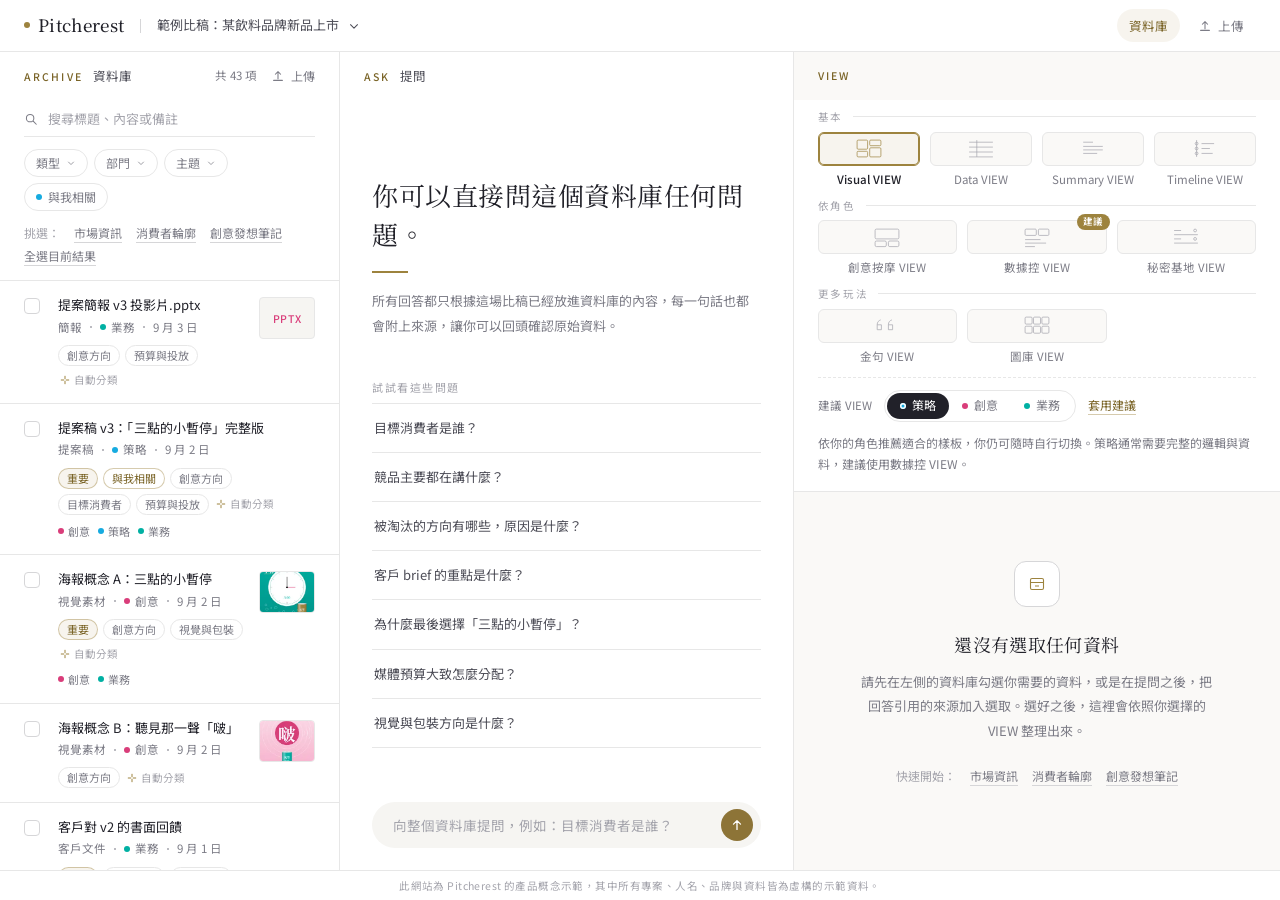
==== commit 8430bc40: "Round 2: light gold theme, 業務 dept, upload page, 43 picture-rich items, new VIEW templates" ====
--- a/index.html
+++ b/index.html
@@ -4,14 +4,14 @@
 <meta charset="utf-8">
 <meta name="viewport" content="width=device-width, initial-scale=1, viewport-fit=cover">
 <meta name="robots" content="noindex, nofollow">
-<meta name="theme-color" content="#0e0f11">
+<meta name="theme-color" content="#ffffff">
 <title>Pitcherest — 一場比稿，一個共同大腦</title>
 <meta name="description" content="Pitcherest 產品概念示範：把比稿過程中散落各處的資料，變成所有人都能查、都能用的 Project Brain。">
-<link rel="icon" href="data:image/svg+xml,%3Csvg xmlns='http://www.w3.org/2000/svg' viewBox='0 0 32 32'%3E%3Crect width='32' height='32' rx='7' fill='%230e0f11'/%3E%3Cpath d='M11 23V9h6a4.5 4.5 0 010 9h-6' fill='none' stroke='%239cc2ae' stroke-width='1.8' stroke-linecap='round'/%3E%3C/svg%3E">
+<link rel="icon" href="data:image/svg+xml,%3Csvg xmlns='http://www.w3.org/2000/svg' viewBox='0 0 32 32'%3E%3Crect width='32' height='32' rx='7' fill='%23ffffff' stroke='%23e7e7e7'/%3E%3Cpath d='M11 23V9h6a4.5 4.5 0 010 9h-6' fill='none' stroke='%239d833e' stroke-width='1.9' stroke-linecap='round'/%3E%3C/svg%3E">
 <link rel="preconnect" href="https://fonts.googleapis.com">
 <link rel="preconnect" href="https://fonts.gstatic.com" crossorigin>
 <link href="https://fonts.googleapis.com/css2?family=Noto+Sans+TC:wght@300;400;500&family=Noto+Serif+TC:wght@400;500&display=swap" rel="stylesheet">
-<link rel="stylesheet" href="css/style.css">
+<link rel="stylesheet" href="css/style.css?v=2">
 </head>
 <body data-tab="archive">
 <div class="app">
@@ -27,7 +27,10 @@
         <div class="popover project-pop" id="projectPop" hidden></div>
       </div>
     </div>
-    <div class="topbar-right"><span class="demo-flag">示範版本</span></div>
+    <nav class="topnav" aria-label="頁面">
+      <a href="index.html" class="on hm">資料庫</a>
+      <a href="upload.html"><svg class="ico" viewBox="0 0 16 16"><path d="M8 11V3M5 6l3-3 3 3M3 13h10"/></svg>上傳</a>
+    </nav>
   </header>
 
   <main class="panes">
@@ -37,31 +40,27 @@
         <h2><span class="en">ARCHIVE</span><span class="zh">資料庫</span></h2>
         <div class="head-actions">
           <span class="count" id="archiveCount"></span>
-          <button class="btn-quiet" id="uploadBtn" title="上傳檔案，系統會自動分類">
-            <svg class="ico" viewBox="0 0 16 16"><path d="M8 11V3M5 6l3-3 3 3M3 13h10"/></svg><span>上傳</span>
-          </button>
+          <a class="btn-quiet" href="upload.html" title="上傳檔案，系統會自動分類"><svg class="ico" viewBox="0 0 16 16"><path d="M8 11V3M5 6l3-3 3 3M3 13h10"/></svg><span>上傳</span></a>
         </div>
       </div>
       <div class="archive-tools">
         <label class="search">
           <svg class="ico" viewBox="0 0 16 16"><circle cx="7" cy="7" r="4.25"/><path d="M10.5 10.5L14 14"/></svg>
-          <input id="searchInput" type="search" placeholder="搜尋標題或內容" autocomplete="off">
+          <input id="searchInput" type="search" placeholder="搜尋標題、內容或備註" autocomplete="off">
         </label>
         <div class="filters" id="filters"></div>
         <div class="quick" id="quick"></div>
       </div>
       <div class="list-scroll" id="listScroll">
         <ul class="items" id="items"></ul>
-        <div class="dropzone" id="dropzone">
-          <p>把檔案拖曳到這裡，或按「上傳」試試看。</p>
-          <p class="faint">系統會自動判斷類型、部門與主題。</p>
-        </div>
+        <a class="upl-hint" href="upload.html"><span>有新的資料要放進來嗎？前往上傳頁，系統會自動分類。</span><svg class="ico" viewBox="0 0 16 16"><path d="M3 8h10M9 4l4 4-4 4"/></svg></a>
+        <div style="text-align:center;margin:-8px 0 24px" id="resetWrap" hidden><button class="link" id="resetUploads">移除我上傳的示範資料</button></div>
       </div>
       <div class="selbar" id="selbar" hidden>
         <span id="selCount"></span>
         <span class="selbar-actions">
           <button class="link" id="selClear">清除</button>
-          <button class="btn-solid go-view" id="goView">檢視</button>
+          <button class="btn-solid go-view" id="goView">前往 VIEW</button>
         </span>
       </div>
     </section>
@@ -72,9 +71,7 @@
         <h2><span class="en">ASK</span><span class="zh">提問</span></h2>
         <div class="head-actions"><button class="btn-quiet" id="chatReset" hidden>重新開始</button></div>
       </div>
-      <div class="chat-scroll" id="chatScroll">
-        <div class="chat" id="chat"></div>
-      </div>
+      <div class="chat-scroll" id="chatScroll"><div class="chat" id="chat"></div></div>
       <form class="composer" id="composer" autocomplete="off">
         <input id="askInput" type="text" placeholder="向整個資料庫提問，例如：目標消費者是誰？" aria-label="輸入問題">
         <button type="submit" class="send" aria-label="送出問題"><svg class="ico" viewBox="0 0 16 16"><path d="M8 13V3M4 7l4-4 4 4"/></svg></button>
@@ -82,17 +79,15 @@
     </section>
 
     <!-- VIEW -->
-    <section class="pane pane-view" id="paneView" aria-label="檢視">
+    <section class="pane pane-view" id="paneView" aria-label="VIEW">
       <div class="pane-head">
-        <h2><span class="en">VIEW</span><span class="zh">檢視</span></h2>
+        <h2><span class="en">VIEW</span></h2>
         <div class="head-actions"><span class="count" id="viewCount"></span></div>
       </div>
-      <div class="view-controls">
-        <div class="role" role="radiogroup" aria-label="選擇身分" id="roleGroup"></div>
-        <div class="tpls" role="radiogroup" aria-label="檢視範本" id="tplGroup"></div>
-        <p class="role-note" id="roleNote"></p>
+      <div class="view-scroll" id="viewScroll">
+        <div class="view-controls" id="viewControls"></div>
+        <div class="view" id="view"></div>
       </div>
-      <div class="view-scroll" id="viewScroll"><div class="view" id="view"></div></div>
     </section>
   </main>
 
@@ -101,11 +96,13 @@
   <nav class="tabbar" id="tabbar" aria-label="主要分頁">
     <button data-go="archive" class="on"><svg class="ico" viewBox="0 0 20 20"><path d="M3.5 5.5h13M3.5 10h13M3.5 14.5h8"/></svg><span>資料庫</span></button>
     <button data-go="ask"><svg class="ico" viewBox="0 0 20 20"><path d="M4 4.5h12v8H9.5L6 16v-3.5H4z"/></svg><span>提問</span></button>
-    <button data-go="view"><svg class="ico" viewBox="0 0 20 20"><rect x="3.5" y="3.5" width="5.5" height="7"/><rect x="11" y="3.5" width="5.5" height="4"/><rect x="11" y="9.5" width="5.5" height="7"/><rect x="3.5" y="12.5" width="5.5" height="4"/></svg><span>檢視</span><i class="badge" id="tabBadge" hidden></i></button>
+    <button data-go="view"><svg class="ico" viewBox="0 0 20 20"><rect x="3.5" y="3.5" width="5.5" height="7"/><rect x="11" y="3.5" width="5.5" height="4"/><rect x="11" y="9.5" width="5.5" height="7"/><rect x="3.5" y="12.5" width="5.5" height="4"/></svg><span>VIEW</span><i class="badge" id="tabBadge" hidden></i></button>
   </nav>
   <div class="toast" id="toast" role="status" aria-live="polite"></div>
 </div>
 <script src="js/data.js"></script>
-<script src="js/app.js"></script>
+<script src="js/common.js"></script>
+<script src="js/brain.js"></script>
+<script src="js/app.js?v=2"></script>
 </body>
 </html>
--- a/css/style.css
+++ b/css/style.css
@@ -1,8 +1,9 @@
 :root{
-  --bg:#0e0f11; --raise:#141518; --raise2:#191a1e;
-  --line:rgba(255,255,255,.085); --line2:rgba(255,255,255,.14);
-  --text:#e8e6e1; --mid:#b3b2ad; --muted:#85878c; --faint:#5e6167;
-  --accent:#9cc2ae; --accent-soft:rgba(156,194,174,.09); --accent-line:rgba(156,194,174,.38);
+  --bg:#ffffff; --surface:#f6f5f2; --surface2:#faf9f7; --raise:#ffffff;
+  --line:#e7e7e7; --line2:#d6d6d8;
+  --text:#212129; --mid:#4d4d57; --muted:#7c7c86; --faint:#a4a4ac;
+  --gold:#9d833e; --gold-text:#7a6427; --gold-btn:#8d7437; --gold-soft:rgba(157,131,62,.085); --gold-line:rgba(157,131,62,.42);
+  --blue:#16abe0; --pink:#d93d7a; --teal:#00b0a3;
   --serif:"Noto Serif TC","Noto Serif CJK TC","Songti TC",serif;
   --sans:"Noto Sans TC","Noto Sans CJK TC","PingFang TC","Microsoft JhengHei",system-ui,sans-serif;
   --ease:cubic-bezier(.3,.1,.2,1);
@@ -10,303 +11,497 @@
 *{box-sizing:border-box;margin:0;padding:0}
 html,body{height:100%;background:var(--bg);color:var(--text);font-family:var(--sans);font-size:13px;line-height:1.7;font-weight:400;-webkit-font-smoothing:antialiased;-webkit-text-size-adjust:100%}
 button{font:inherit;color:inherit;background:none;border:0;cursor:pointer;text-align:inherit}
-input{font:inherit;color:inherit}
+input,textarea{font:inherit;color:inherit}
 ul{list-style:none}
-::selection{background:rgba(156,194,174,.25)}
-:focus-visible{outline:1px solid var(--accent);outline-offset:2px;border-radius:3px}
+a{color:inherit;text-decoration:none}
+::selection{background:rgba(157,131,62,.22)}
+:focus-visible{outline:1.5px solid var(--gold);outline-offset:2px;border-radius:3px}
 .faint{color:var(--faint)}
 [hidden]{display:none!important}
 .ico{width:14px;height:14px;fill:none;stroke:currentColor;stroke-width:1.2;stroke-linecap:round;stroke-linejoin:round;flex:none}
-::-webkit-scrollbar{width:8px;height:8px}::-webkit-scrollbar-thumb{background:rgba(255,255,255,.08);border-radius:8px;border:2px solid var(--bg)}::-webkit-scrollbar-track{background:transparent}
-
-.app{height:100%;display:grid;grid-template-rows:52px minmax(0,1fr) 30px}
+::-webkit-scrollbar{width:8px;height:8px}::-webkit-scrollbar-thumb{background:#dcdcdc;border-radius:8px;border:2px solid #fff}::-webkit-scrollbar-track{background:transparent}
+.dd{display:inline-block;width:6px;height:6px;border-radius:50%;flex:none}
+
+.app{height:100%;display:grid;grid-template-columns:minmax(0,1fr);grid-template-rows:52px minmax(0,1fr) 30px}
 /* top bar */
-.topbar{display:flex;align-items:center;justify-content:space-between;padding:0 24px;border-bottom:1px solid var(--line);position:relative;z-index:30}
+.topbar{display:flex;align-items:center;justify-content:space-between;padding:0 24px;border-bottom:1px solid var(--line);position:relative;z-index:30;background:#fff;gap:16px}
 .brand{display:flex;align-items:center;gap:16px;min-width:0}
-.wordmark{font-family:var(--serif);font-weight:500;font-size:16px;letter-spacing:.02em}
+.wordmark{font-family:var(--serif);font-weight:500;font-size:17px;letter-spacing:.02em;color:var(--text);display:inline-flex;align-items:center;gap:8px}
+.wordmark::before{content:"";width:6px;height:6px;border-radius:50%;background:var(--gold)}
 .sep{width:1px;height:14px;background:var(--line2)}
 .switcher{position:relative;min-width:0}
 .switch-btn{display:flex;align-items:center;gap:8px;padding:6px 8px;margin:0 -8px;border-radius:6px;color:var(--mid);transition:color .2s,background .2s}
-.switch-btn:hover{color:var(--text);background:rgba(255,255,255,.03)}
+.switch-btn:hover{color:var(--text);background:var(--surface)}
 .switch-name{white-space:nowrap;overflow:hidden;text-overflow:ellipsis}
-.demo-flag{font-size:11px;color:var(--faint);letter-spacing:.08em}
-.popover{position:absolute;background:var(--raise2);border:1px solid var(--line2);border-radius:8px;padding:6px;z-index:50;animation:fadeUp .18s var(--ease)}
+.topnav{display:flex;align-items:center;gap:6px;flex:none}
+.topnav a{font-size:12.5px;color:var(--muted);padding:6px 12px;border-radius:999px;transition:all .2s;display:inline-flex;align-items:center;gap:6px}
+.topnav a:hover{color:var(--text);background:var(--surface)}
+.topnav a.on{color:var(--gold-text);background:var(--gold-soft)}
+.popover{position:absolute;background:#fff;border:1px solid var(--line);border-radius:8px;padding:6px;z-index:50;animation:fadeUp .18s var(--ease);box-shadow:0 6px 24px rgba(33,33,41,.07)}
 .project-pop{top:calc(100% + 8px);left:-8px;width:380px;max-width:calc(100vw - 32px)}
 .project-pop button{display:block;width:100%;padding:9px 12px;border-radius:5px}
-.project-pop button:hover{background:rgba(255,255,255,.04)}
+.project-pop button:hover{background:var(--surface)}
 .project-pop .pn{color:var(--text)}.project-pop .pm{font-size:11.5px;color:var(--muted)}
-.project-pop .cur .pn::after{content:"";display:inline-block;width:5px;height:5px;border-radius:50%;background:var(--accent);margin-left:8px;vertical-align:middle}
+.project-pop .cur .pn::after{content:"";display:inline-block;width:5px;height:5px;border-radius:50%;background:var(--gold);margin-left:8px;vertical-align:middle}
 .project-pop .pnote{padding:8px 12px 4px;font-size:11.5px;color:var(--faint);border-top:1px solid var(--line);margin-top:4px}
 
 /* panes */
-.panes{display:grid;grid-template-columns:minmax(330px,25%) minmax(0,1fr) minmax(440px,38%);min-height:0}
+.panes{display:grid;grid-template-columns:minmax(340px,26%) minmax(0,1fr) minmax(460px,38%);min-height:0}
 .pane{display:flex;flex-direction:column;min-height:0;min-width:0;border-right:1px solid var(--line)}
 .pane:last-child{border-right:0}
+.pane-view{background:var(--surface2)}
 .pane-head{display:flex;align-items:center;justify-content:space-between;height:48px;padding:0 24px;flex:none}
 .pane-head h2{font-weight:400;display:flex;align-items:baseline;gap:10px}
-.pane-head .en{font-size:10.5px;letter-spacing:.2em;color:var(--accent)}
+.pane-head .en{font-size:10.5px;letter-spacing:.2em;color:var(--gold-text);font-weight:500}
 .pane-head .zh{font-size:12.5px;color:var(--mid)}
 .head-actions{display:flex;align-items:center;gap:14px}
 .count{font-size:11.5px;color:var(--muted)}
 .btn-quiet{display:inline-flex;align-items:center;gap:6px;font-size:12px;color:var(--muted);padding:5px 8px;margin:-5px -8px;border-radius:5px;transition:color .2s,background .2s}
-.btn-quiet:hover{color:var(--text);background:rgba(255,255,255,.04)}
-.btn-quiet[disabled]{opacity:.4;cursor:default}
-.btn-solid{background:var(--accent);color:#0e1412;font-size:12px;padding:6px 14px;border-radius:999px;font-weight:500;transition:opacity .2s}
-.btn-solid:hover{opacity:.88}
+.btn-quiet:hover{color:var(--gold-text);background:var(--gold-soft)}
+.btn-solid{background:var(--gold-btn);color:#fff;font-size:12.5px;padding:7px 16px;border-radius:999px;font-weight:500;transition:background .2s;display:inline-flex;align-items:center;gap:8px}
+.btn-solid:hover{background:#7a6428}
+.btn-solid[disabled]{background:#d9d9dc;color:#fff;cursor:default}
+.btn-ghost{font-size:12.5px;padding:7px 16px;border:1px solid var(--line2);border-radius:999px;color:var(--mid);transition:all .2s;display:inline-flex;align-items:center;gap:8px}
+.btn-ghost:hover{border-color:var(--gold-line);color:var(--gold-text)}
 .link{font-size:12px;color:var(--muted);text-decoration:underline;text-decoration-color:var(--line2);text-underline-offset:3px;transition:color .2s}
-.link:hover{color:var(--text)}
+.link:hover{color:var(--gold-text)}
 
 /* archive */
 .archive-tools{padding:2px 24px 14px;display:flex;flex-direction:column;gap:12px;flex:none}
 .search{display:flex;align-items:center;gap:10px;border-bottom:1px solid var(--line);padding:6px 0;color:var(--muted);transition:border-color .2s}
-.search:focus-within{border-color:var(--accent-line)}
+.search:focus-within{border-color:var(--gold-line)}
 .search input{background:none;border:0;outline:0;flex:1;min-width:0;font-size:13px;color:var(--text)}
 .search input::placeholder{color:var(--faint)}
-.filters{display:flex;gap:6px;flex-wrap:wrap;position:relative}
-.fbtn{display:inline-flex;align-items:center;gap:6px;height:28px;padding:0 11px;border:1px solid var(--line);border-radius:999px;font-size:12px;color:var(--muted);transition:all .2s}
+.filters{display:flex;gap:6px;flex-wrap:wrap;position:relative;align-items:center}
+.fbtn{display:inline-flex;align-items:center;gap:6px;height:28px;padding:0 11px;border:1px solid var(--line);border-radius:999px;font-size:12px;color:var(--muted);transition:all .2s;background:#fff}
 .fbtn:hover{border-color:var(--line2);color:var(--text)}
-.fbtn.on{border-color:var(--accent-line);color:var(--accent);background:var(--accent-soft)}
+.fbtn.on{border-color:var(--gold-line);color:var(--gold-text);background:var(--gold-soft)}
 .fbtn .ico{width:10px;height:10px}
+.fbtn.rel .dd{margin-right:0}
 .fpop{top:34px;left:0;min-width:200px;max-height:320px;overflow:auto}
 .fpop label{display:flex;align-items:center;gap:10px;padding:7px 10px;border-radius:5px;cursor:pointer;color:var(--mid)}
-.fpop label:hover{background:rgba(255,255,255,.04)}
+.fpop label:hover{background:var(--surface)}
 .fpop .n{margin-left:auto;color:var(--faint);font-size:11.5px}
+.fpop input{accent-color:var(--gold)}
 .quick{display:flex;flex-wrap:wrap;gap:4px 14px;align-items:baseline;font-size:12px;color:var(--faint)}
-.quick .ql{color:var(--faint)}
 .quick button{color:var(--muted);border-bottom:1px solid var(--line2);line-height:1.5;transition:color .2s,border-color .2s}
-.quick button:hover{color:var(--accent);border-color:var(--accent-line)}
+.quick button:hover{color:var(--gold-text);border-color:var(--gold-line)}
 .list-scroll{flex:1;overflow-y:auto;min-height:0;border-top:1px solid var(--line);position:relative}
 .items{padding-bottom:10px}
 .item{position:relative;border-bottom:1px solid var(--line);transition:background .25s}
 .item-row{display:grid;grid-template-columns:20px 1fr auto;gap:14px;padding:14px 24px;align-items:start;cursor:pointer}
-.item:hover{background:rgba(255,255,255,.015)}
-.item.sel{background:var(--accent-soft)}
-.cb{width:16px;height:16px;border:1px solid var(--line2);border-radius:4px;margin-top:3px;display:grid;place-items:center;transition:all .2s;position:relative}
+.item:hover{background:var(--surface2)}
+.item.sel{background:var(--gold-soft)}
+.cb{width:16px;height:16px;border:1px solid var(--line2);border-radius:4px;margin-top:3px;display:grid;place-items:center;transition:all .2s;position:relative;background:#fff}
 .cb::before{content:"";position:absolute;inset:-14px}
-.cb svg{width:10px;height:10px;stroke:#0e1412;stroke-width:1.8;fill:none;stroke-linecap:round;stroke-linejoin:round;opacity:0;transform:scale(.8);transition:all .2s}
-.item.sel .cb{background:var(--accent);border-color:var(--accent)}
+.cb svg{width:10px;height:10px;stroke:#fff;stroke-width:1.8;fill:none;stroke-linecap:round;stroke-linejoin:round;opacity:0;transform:scale(.8);transition:all .2s}
+.item.sel .cb{background:var(--gold);border-color:var(--gold)}
 .item.sel .cb svg{opacity:1;transform:none}
 .item-main{min-width:0}
 .item-title{font-size:13px;line-height:1.55;color:var(--text)}
 .item-meta{display:flex;align-items:center;flex-wrap:wrap;gap:0 8px;font-size:11.5px;color:var(--muted);margin-top:2px}
+.item-meta .dept{display:inline-flex;align-items:center;gap:5px}
 .item-meta .dot{width:2px;height:2px;border-radius:50%;background:var(--faint)}
 .tags{display:flex;flex-wrap:wrap;gap:5px;margin-top:8px;align-items:center}
-.tag{font-size:11px;color:var(--muted);border:1px solid var(--line);border-radius:999px;padding:0 8px;line-height:19px}
+.tag{font-size:11px;color:var(--muted);border:1px solid var(--line);border-radius:999px;padding:0 8px;line-height:19px;background:#fff}
+.tag.imp{color:var(--gold-text);border-color:var(--gold-line);background:var(--gold-soft)}
+.tag.new{color:#fff;background:var(--gold);border-color:var(--gold)}
+.tag.mine{color:var(--gold-text);border-color:var(--gold-line)}
 .auto{display:inline-flex;align-items:center;gap:4px;font-size:10.5px;color:var(--faint);margin-left:2px}
-.auto svg{width:10px;height:10px;stroke:var(--accent);opacity:.75}
-.thumb{width:48px;height:36px;border-radius:3px;object-fit:cover;border:1px solid var(--line);filter:brightness(.92) saturate(.92);margin-top:2px}
-.vmini{display:flex;align-items:center;gap:2px;height:36px;margin-top:2px;color:var(--faint)}
-.vmini i{display:block;width:1.5px;background:currentColor;border-radius:1px}
+.auto svg{width:10px;height:10px;stroke:var(--gold)}
+.flags{display:flex;align-items:center;gap:5px;margin-top:7px;font-size:11px;color:var(--muted)}
+.flags .fl{display:inline-flex;align-items:center;gap:4px;margin-right:4px}
+.note-line{margin-top:7px;font-size:11.5px;color:var(--muted);line-height:1.65;display:-webkit-box;-webkit-line-clamp:1;-webkit-box-orient:vertical;overflow:hidden}
+.note-line b{font-weight:500;color:var(--gold-text);margin-right:4px}
+.thumb{width:56px;height:42px;border-radius:4px;object-fit:cover;border:1px solid var(--line);margin-top:2px;background:var(--surface)}
+.extb{width:56px;height:42px;border-radius:4px;border:1px solid var(--line);margin-top:2px;display:grid;place-items:center;font-size:10.5px;letter-spacing:.06em;font-weight:500;background:var(--surface);text-transform:uppercase}
+.vmini{display:flex;align-items:center;gap:2px;height:42px;width:56px;margin-top:2px;color:var(--teal)}
+.vmini i{display:block;flex:1;background:currentColor;border-radius:1px;opacity:.75}
 .item-detail{display:none;padding:0 24px 18px 58px;animation:fade .3s var(--ease)}
 .item.open .item-detail{display:block}
 .item-detail .ex{font-size:12.5px;color:var(--mid);line-height:1.85}
-.item-detail img.big{width:100%;border-radius:4px;border:1px solid var(--line);margin-bottom:12px;filter:brightness(.94) saturate(.95);cursor:zoom-in}
-.quote-q{font-family:var(--serif);font-size:13.5px;line-height:1.9;color:var(--text);border-left:1px solid var(--accent-line);padding-left:14px}
+.item-detail img.big{width:100%;border-radius:6px;border:1px solid var(--line);margin-bottom:12px;cursor:zoom-in;display:block;background:var(--surface)}
+.quote-q{font-family:var(--serif);font-size:13.5px;line-height:1.9;color:var(--text);border-left:2px solid var(--gold-line);padding-left:14px;margin-top:4px}
+.notebox{margin-top:12px;padding:10px 14px;background:var(--gold-soft);border-left:2px solid var(--gold);border-radius:0 6px 6px 0;font-size:12.5px;color:var(--mid);line-height:1.8}
+.notebox b{display:block;font-weight:500;font-size:11px;color:var(--gold-text);letter-spacing:.06em;margin-bottom:2px}
+.flagbox{margin-top:10px;font-size:12px;color:var(--muted);line-height:1.8}
+.flagbox .fl{display:inline-flex;align-items:center;gap:5px;margin-right:10px;color:var(--mid)}
 .item.hl{animation:hl 2.6s var(--ease)}
-@keyframes hl{0%{background:rgba(156,194,174,.22);box-shadow:inset 2px 0 0 var(--accent)}70%{background:rgba(156,194,174,.12);box-shadow:inset 2px 0 0 var(--accent)}100%{box-shadow:inset 2px 0 0 transparent}}
-.item.new .item-row{animation:fade .6s var(--ease)}
-.sorting{font-size:11.5px;color:var(--accent);display:inline-flex;align-items:center;gap:8px;margin-top:8px}
-.sorting i{width:10px;height:10px;border:1px solid var(--accent);border-top-color:transparent;border-radius:50%;animation:spin 1s linear infinite}
-@keyframes spin{to{transform:rotate(360deg)}}
+@keyframes hl{0%{background:rgba(157,131,62,.2);box-shadow:inset 2px 0 0 var(--gold)}70%{background:rgba(157,131,62,.1);box-shadow:inset 2px 0 0 var(--gold)}100%{box-shadow:inset 2px 0 0 transparent}}
 .wave{display:flex;align-items:center;gap:12px;margin-bottom:12px}
-.play{width:28px;height:28px;border:1px solid var(--line2);border-radius:50%;display:grid;place-items:center;color:var(--mid);flex:none;transition:all .2s}
-.play:hover{border-color:var(--accent-line);color:var(--accent)}
+.play{width:30px;height:30px;border:1px solid var(--line2);border-radius:50%;display:grid;place-items:center;color:var(--mid);flex:none;transition:all .2s;background:#fff}
+.play:hover{border-color:var(--gold-line);color:var(--gold-text)}
 .play .ico{width:10px;height:10px;fill:currentColor;stroke:none}
-.bars{flex:1;display:flex;align-items:center;gap:2px;height:30px;position:relative}
-.bars i{flex:1;background:var(--faint);border-radius:1px;min-width:1px;transition:background .2s}
-.bars i.p{background:var(--accent)}
+.bars{flex:1;display:flex;align-items:center;gap:2px;height:32px;position:relative}
+.bars i{flex:1;background:#cfe9e6;border-radius:1px;min-width:1px;transition:background .2s}
+.bars i.p{background:var(--teal)}
 .dur{font-size:11.5px;color:var(--muted);font-variant-numeric:tabular-nums}
-.tr{margin-top:2px}
 .tr p{font-size:12.5px;color:var(--mid);margin-bottom:10px;line-height:1.8}
 .tr .tm{display:block;font-size:11px;color:var(--faint);font-variant-numeric:tabular-nums}
+.linkcard{display:flex;gap:12px;align-items:center;padding:12px;border:1px solid var(--line);border-radius:8px;background:#fff;margin-bottom:10px}
+.fav{width:32px;height:32px;border-radius:8px;display:grid;place-items:center;color:#fff;font-weight:500;font-size:14px;font-family:var(--serif);flex:none}
+.linkcard .lt{font-size:12.5px;color:var(--text)}.linkcard .ld{font-size:11.5px;color:var(--muted)}
 .empty-list{padding:48px 24px;text-align:center;color:var(--muted);font-size:12.5px}
-.empty-list button{margin-top:10px}
-.dropzone{margin:22px 24px;padding:18px;border:1px dashed var(--line);border-radius:8px;text-align:center;font-size:12px;color:var(--faint);transition:all .25s}
-.dropzone.over{border-color:var(--accent-line);color:var(--accent);background:var(--accent-soft)}
-.selbar{flex:none;display:flex;justify-content:space-between;align-items:center;padding:12px 24px;border-top:1px solid var(--line);background:var(--raise);font-size:12.5px;color:var(--mid);animation:fade .3s}
+.selbar{flex:none;display:flex;justify-content:space-between;align-items:center;padding:12px 24px;border-top:1px solid var(--line);background:var(--surface2);font-size:12.5px;color:var(--mid);animation:fade .3s}
 .selbar-actions{display:flex;align-items:center;gap:16px}
 .go-view{display:none}
+.upl-hint{margin:20px 24px 26px;padding:16px 18px;border:1px dashed var(--line2);border-radius:10px;font-size:12px;color:var(--muted);display:flex;align-items:center;justify-content:space-between;gap:14px;transition:all .25s}
+.upl-hint:hover{border-color:var(--gold-line);background:var(--gold-soft);color:var(--gold-text)}
 
 /* ask */
 .chat-scroll{flex:1;overflow-y:auto;min-height:0}
 .chat{max-width:680px;margin:0 auto;padding:12px 32px 32px;display:flex;flex-direction:column;gap:36px}
 .welcome{padding-top:clamp(24px,7vh,80px);animation:fade .8s var(--ease)}
 .welcome h1{font-family:var(--serif);font-weight:400;font-size:26px;line-height:1.5;letter-spacing:.02em}
-.welcome .sub{color:var(--muted);margin-top:14px;max-width:32em;line-height:1.9}
-.suggest-label{margin-top:44px;font-size:11px;letter-spacing:.14em;color:var(--faint);margin-bottom:6px}
+.welcome h1::after{content:"";display:block;width:36px;height:2px;background:var(--gold);margin-top:18px}
+.welcome .sub{color:var(--muted);margin-top:16px;max-width:32em;line-height:1.9}
+.suggest-label{margin-top:40px;font-size:11px;letter-spacing:.14em;color:var(--faint);margin-bottom:6px}
 .suggest{border-top:1px solid var(--line)}
 .suggest button{display:flex;width:100%;justify-content:space-between;align-items:center;gap:16px;padding:13px 2px;border-bottom:1px solid var(--line);color:var(--mid);transition:color .2s,padding .3s var(--ease)}
 .suggest button .ico{opacity:0;transition:opacity .2s,transform .3s var(--ease);transform:translateX(-4px)}
 .suggest button:hover{color:var(--text);padding-left:6px}
-.suggest button:hover .ico{opacity:.8;transform:none;color:var(--accent)}
+.suggest button:hover .ico{opacity:1;transform:none;color:var(--gold)}
+.suggest button.hot{color:var(--gold-text)}
 .msg-q{display:flex;justify-content:flex-end;animation:fadeUp .4s var(--ease)}
-.msg-q span{max-width:85%;padding:8px 16px;border:1px solid var(--line2);border-radius:14px 14px 4px 14px;color:var(--text);font-size:13px}
+.msg-q span{max-width:85%;padding:8px 16px;background:var(--surface);border-radius:14px 14px 4px 14px;color:var(--text);font-size:13px}
 .msg-a{animation:fade .4s var(--ease)}
-.msg-a .label{font-size:10.5px;letter-spacing:.18em;color:var(--accent);margin-bottom:12px;display:flex;align-items:center;gap:8px}
+.msg-a .label{font-size:10.5px;letter-spacing:.18em;color:var(--gold-text);margin-bottom:12px;display:flex;align-items:center;gap:8px;font-weight:500}
 .answer p,.answer li{font-size:14px;line-height:2;color:var(--text)}
 .answer p+p,.answer ul+p,.answer p+ul{margin-top:12px}
-.answer ul{padding-left:0}
 .answer li{position:relative;padding-left:18px;margin-top:6px}
-.answer li::before{content:"";position:absolute;left:2px;top:1.05em;width:6px;height:1px;background:var(--accent)}
+.answer li::before{content:"";position:absolute;left:2px;top:1.05em;width:6px;height:1px;background:var(--gold)}
 .thinking{display:flex;gap:5px;padding:6px 0}
-.thinking i{width:4px;height:4px;border-radius:50%;background:var(--muted);animation:pulse 1.2s ease-in-out infinite}
+.thinking i{width:4px;height:4px;border-radius:50%;background:var(--gold);animation:pulse 1.2s ease-in-out infinite}
 .thinking i:nth-child(2){animation-delay:.18s}.thinking i:nth-child(3){animation-delay:.36s}
 @keyframes pulse{0%,100%{opacity:.25}50%{opacity:1}}
-.cite{display:inline-flex;align-items:center;justify-content:center;min-width:18px;height:18px;padding:0 5px;margin:0 2px;border:1px solid var(--accent-line);border-radius:9px;font-size:10.5px;line-height:1;color:var(--accent);vertical-align:2px;position:relative;font-variant-numeric:tabular-nums;transition:all .2s;animation:fade .3s}
-.cite:hover{background:var(--accent);color:#0e1412;border-color:var(--accent)}
-.cite[data-tip]:hover::after{content:attr(data-tip);position:absolute;bottom:calc(100% + 8px);left:50%;transform:translateX(-50%);white-space:nowrap;background:var(--raise2);border:1px solid var(--line2);color:var(--text);padding:4px 10px;border-radius:5px;font-size:11.5px;z-index:10;pointer-events:none;font-weight:400;max-width:320px;overflow:hidden;text-overflow:ellipsis}
+.cite{display:inline-flex;align-items:center;justify-content:center;min-width:18px;height:18px;padding:0 5px;margin:0 2px;border:1px solid var(--gold-line);border-radius:9px;font-size:10.5px;line-height:1;color:var(--gold-text);vertical-align:2px;position:relative;font-variant-numeric:tabular-nums;transition:all .2s;animation:fade .3s;background:#fff;font-weight:500}
+.cite:hover{background:var(--gold);color:#fff;border-color:var(--gold)}
+.cite[data-tip]:hover::after{content:attr(data-tip);position:absolute;bottom:calc(100% + 8px);left:50%;transform:translateX(-50%);white-space:nowrap;background:var(--text);color:#fff;padding:4px 10px;border-radius:5px;font-size:11.5px;z-index:10;pointer-events:none;font-weight:400;max-width:320px;overflow:hidden;text-overflow:ellipsis}
 .sources{margin-top:22px;animation:fade .6s var(--ease)}
-.sources .sh{display:flex;justify-content:space-between;align-items:center;gap:12px;font-size:11px;letter-spacing:.1em;color:var(--faint);padding-bottom:8px;border-bottom:1px solid var(--line)}
-.src{display:grid;grid-template-columns:22px 1fr auto;gap:8px;align-items:center;padding:9px 0;border-bottom:1px solid var(--line);width:100%;color:var(--mid);transition:color .2s}
+.sources .sh{display:flex;justify-content:space-between;align-items:center;gap:12px;font-size:11px;letter-spacing:.1em;color:var(--muted);padding-bottom:8px;border-bottom:1px solid var(--line)}
+.src{display:grid;grid-template-columns:22px 34px 1fr auto;gap:10px;align-items:center;padding:8px 0;border-bottom:1px solid var(--line);width:100%;color:var(--mid);transition:color .2s}
 .src:hover{color:var(--text)}
-.src .num{font-size:10.5px;color:var(--accent);font-variant-numeric:tabular-nums}
+.src .num{font-size:10.5px;color:var(--gold-text);font-variant-numeric:tabular-nums;font-weight:500}
+.src .sth{width:34px;height:26px;border-radius:3px;object-fit:cover;border:1px solid var(--line);background:var(--surface)}
+.src .sth.x{display:grid;place-items:center;font-size:8.5px;color:var(--faint);letter-spacing:.04em}
 .src .st{font-size:12.5px;overflow:hidden;text-overflow:ellipsis;white-space:nowrap}
 .src .sm{font-size:11px;color:var(--faint)}
-.add-sel{display:inline-flex;align-items:center;gap:8px;height:30px;padding:0 14px;border:1px solid var(--accent-line);border-radius:999px;color:var(--accent);font-size:12px;letter-spacing:0;transition:all .25s}
-.add-sel:hover{background:var(--accent-soft)}
-.add-sel.done{border-color:var(--line2);color:var(--muted)}
+.add-sel{display:inline-flex;align-items:center;gap:8px;height:30px;padding:0 14px;border:1px solid var(--gold-line);border-radius:999px;color:var(--gold-text);font-size:12px;letter-spacing:0;transition:all .25s;background:#fff}
+.add-sel:hover{background:var(--gold-soft)}
+.add-sel.done{border-color:var(--line2);color:var(--muted);background:var(--surface)}
 .follow{margin-top:20px;display:flex;flex-wrap:wrap;gap:8px;animation:fade .6s var(--ease)}
-.chip{height:30px;padding:0 13px;border:1px solid var(--line);border-radius:999px;font-size:12px;color:var(--muted);transition:all .2s;display:inline-flex;align-items:center}
-.chip:hover{color:var(--text);border-color:var(--line2)}
+.chip{height:30px;padding:0 13px;border:1px solid var(--line);border-radius:999px;font-size:12px;color:var(--muted);transition:all .2s;display:inline-flex;align-items:center;background:#fff}
+.chip:hover{color:var(--gold-text);border-color:var(--gold-line)}
 .fallback p{font-size:14px;line-height:2;color:var(--mid)}
-.composer{flex:none;max-width:680px;width:100%;margin:0 auto;padding:12px 32px 22px;display:flex;align-items:center;gap:0;position:relative}
-.composer input{flex:1;min-width:0;height:46px;background:var(--raise);border:1px solid var(--line);border-radius:23px;padding:0 54px 0 20px;outline:0;font-size:13.5px;transition:border-color .2s}
-.composer input:focus{border-color:var(--accent-line)}
+.composer{flex:none;max-width:680px;width:100%;margin:0 auto;padding:12px 32px 22px;display:flex;align-items:center;position:relative}
+.composer input{flex:1;min-width:0;height:46px;background:var(--surface);border:1px solid transparent;border-radius:23px;padding:0 54px 0 20px;outline:0;font-size:13.5px;transition:all .2s}
+.composer input:focus{border-color:var(--gold-line);background:#fff}
 .composer input::placeholder{color:var(--faint)}
-.send{position:absolute;right:40px;width:32px;height:32px;border-radius:50%;background:var(--accent);color:#0e1412;display:grid;place-items:center;transition:opacity .2s}
-.send:hover{opacity:.85}.send .ico{stroke-width:1.5}
-
-/* view */
-.view-controls{padding:2px 24px 18px;flex:none;border-bottom:1px solid var(--line)}
-.role{display:inline-flex;border:1px solid var(--line);border-radius:999px;padding:2px}
-.role button{height:26px;padding:0 14px;border-radius:999px;font-size:12px;color:var(--muted);transition:all .25s}
+.send{position:absolute;right:40px;width:32px;height:32px;border-radius:50%;background:var(--gold-btn);color:#fff;display:grid;place-items:center;transition:background .2s}
+.send:hover{background:#7a6428}.send .ico{stroke-width:1.5}
+
+/* view controls */
+.view-controls{padding:4px 24px 16px;border-bottom:1px solid var(--line);background:#fff}
+.grp{margin-top:9px}
+.grp:first-child{margin-top:4px}
+.grp-h{font-size:10.5px;letter-spacing:.16em;color:var(--faint);margin-bottom:6px;display:flex;align-items:center;gap:10px}
+.grp-h::after{content:"";flex:1;height:1px;background:var(--line)}
+.tpls{display:grid;grid-template-columns:repeat(4,1fr);gap:8px 10px}
+.tpls.three{grid-template-columns:repeat(3,1fr)}
+.tpl{display:flex;flex-direction:column;gap:5px;align-items:stretch;text-align:center;font-size:11.5px;color:var(--muted);transition:color .2s;position:relative;line-height:1.45}
+.tpl .th{height:34px;border:1px solid var(--line);border-radius:6px;display:grid;place-items:center;color:var(--faint);transition:all .25s;background:var(--surface2);position:relative}
+.tpl .th svg{width:28px;height:21px;fill:none;stroke:currentColor;stroke-width:1}
+.tpl:hover .th{border-color:var(--line2);color:var(--mid)}
+.tpl[aria-checked=true]{color:var(--text);font-weight:500}
+.tpl[aria-checked=true] .th{border-color:var(--gold);color:var(--gold);background:var(--gold-soft);box-shadow:0 0 0 1px var(--gold) inset}
+.tpl .rec{position:absolute;top:-6px;right:-3px;background:var(--gold);color:#fff;font-size:9.5px;line-height:1;padding:3px 6px;border-radius:8px;letter-spacing:.04em;font-weight:500;pointer-events:none}
+.rolebar{margin-top:12px;padding-top:12px;border-top:1px dashed var(--line);display:flex;flex-wrap:wrap;align-items:center;gap:10px 12px}
+.rolebar .rl{font-size:11.5px;color:var(--muted)}
+.role{display:inline-flex;border:1px solid var(--line);border-radius:999px;padding:2px;background:#fff}
+.role button{height:26px;padding:0 13px;border-radius:999px;font-size:12px;color:var(--muted);transition:all .25s;display:inline-flex;align-items:center;gap:6px}
 .role button:hover{color:var(--text)}
-.role button[aria-checked=true]{background:rgba(255,255,255,.07);color:var(--text)}
-.tpls{display:grid;grid-template-columns:repeat(4,1fr);gap:10px;margin-top:16px}
-.tpl{display:flex;flex-direction:column;gap:7px;align-items:stretch;text-align:center;font-size:11.5px;color:var(--muted);transition:color .2s}
-.tpl .th{height:48px;border:1px solid var(--line);border-radius:6px;display:grid;place-items:center;color:var(--faint);transition:all .25s;background:var(--raise)}
-.tpl .th svg{width:40px;height:30px;fill:none;stroke:currentColor;stroke-width:1}
-.tpl:hover .th{border-color:var(--line2);color:var(--mid)}
-.tpl[aria-checked=true]{color:var(--text)}
-.tpl[aria-checked=true] .th{border-color:var(--accent-line);color:var(--accent);background:var(--accent-soft)}
-.role-note{margin-top:14px;font-size:12px;color:var(--muted);line-height:1.8;min-height:1.8em}
+.role button[aria-checked=true]{background:var(--text);color:#fff}
+.role button[aria-checked=true] .dd{box-shadow:0 0 0 1.5px #fff inset}
+.apply{font-size:12px;color:var(--gold-text);border-bottom:1px solid var(--gold-line);line-height:1.5;transition:opacity .2s}
+.apply:hover{opacity:.7}
+.role-note{width:100%;font-size:12px;color:var(--muted);line-height:1.8}
 .view-scroll{flex:1;overflow-y:auto;min-height:0}
 .view{padding:22px 24px 40px;animation:fade .45s var(--ease)}
-.view.swap{animation:fade .45s var(--ease)}
 .empty-view{height:100%;min-height:340px;display:flex;flex-direction:column;align-items:center;justify-content:center;text-align:center;padding:40px 24px 60px;animation:fade .6s var(--ease)}
-.empty-view .eicon{width:44px;height:44px;border:1px solid var(--line2);border-radius:10px;display:grid;place-items:center;color:var(--faint);margin-bottom:22px}
+.empty-view .eicon{width:46px;height:46px;border:1px solid var(--line2);border-radius:12px;display:grid;place-items:center;color:var(--gold);margin-bottom:22px;background:#fff}
 .empty-view .eicon svg{width:20px;height:20px;fill:none;stroke:currentColor;stroke-width:1.1}
 .empty-view h3{font-family:var(--serif);font-weight:400;font-size:18px;letter-spacing:.02em}
-.empty-view p{color:var(--muted);max-width:26em;margin-top:10px;line-height:1.9}
+.empty-view p{color:var(--muted);max-width:27em;margin-top:10px;line-height:1.9}
 .empty-view .quick{margin-top:22px;justify-content:center}
-.vh{display:flex;justify-content:space-between;align-items:baseline;margin-bottom:18px;gap:12px}
-.vh .vt{font-size:11.5px;color:var(--muted)}
 
 /* moodboard */
 .mood{columns:2;column-gap:12px}
-.tile{break-inside:avoid;margin-bottom:12px;border:1px solid var(--line);border-radius:6px;overflow:hidden;background:var(--raise);cursor:pointer;transition:border-color .25s;position:relative}
-.tile:hover{border-color:var(--line2)}
-.tile img{display:block;width:100%;filter:brightness(.93) saturate(.95)}
-.tile .cap{padding:9px 12px 11px;font-size:11.5px;color:var(--muted);line-height:1.6}
-.tile .cap b{display:block;font-weight:400;color:var(--mid);font-size:12px}
+.tile{break-inside:avoid;margin-bottom:12px;border:1px solid var(--line);border-radius:8px;overflow:hidden;background:#fff;cursor:pointer;transition:border-color .25s,transform .35s var(--ease);position:relative}
+.tile:hover{border-color:var(--gold-line);transform:translateY(-1px)}
+.tile img{display:block;width:100%;background:var(--surface)}
+.tile .cap{padding:9px 12px 11px;font-size:11.5px;color:var(--muted);line-height:1.6;display:flex;flex-direction:column}
+.tile .cap b{font-weight:400;color:var(--mid);font-size:12px}
+.tile .cap .cd{display:inline-flex;align-items:center;gap:5px;margin-top:1px}
 .tile .body{padding:16px 16px 14px}
 .tile .serif{font-family:var(--serif);font-size:14px;line-height:1.9;color:var(--text)}
-.tile .who{margin-top:12px;font-size:11px;color:var(--faint)}
-.tile.stat .n{font-family:var(--serif);font-size:38px;line-height:1.1;color:var(--accent);letter-spacing:.01em}
+.tile .who{margin-top:12px;font-size:11px;color:var(--muted)}
+.tile.stat .n{font-family:var(--serif);font-size:38px;line-height:1.1;color:var(--gold-text);letter-spacing:.01em}
 .tile.stat .l{margin-top:10px;font-size:12px;color:var(--mid);line-height:1.7}
-.tile.ver .n{font-family:var(--serif);font-size:30px;color:var(--accent);line-height:1}
-.tile.tone-a{background:#15191a}.tile.tone-b{background:#17161a}.tile.tone-c{background:#191815}
-.tile .mwave{display:flex;align-items:center;gap:2px;height:26px;margin-bottom:12px;color:var(--faint)}
-.tile .mwave i{flex:1;background:currentColor;border-radius:1px}
+.tile.ver .n{font-family:var(--serif);font-size:30px;line-height:1}
+.tile.t0{background:#fbf7ec;border-color:#efe6cc}.tile.t1{background:#eef9f8;border-color:#d5efed}.tile.t2{background:#fdf0f5;border-color:#f6d8e4}.tile.t3{background:#edf8fd;border-color:#cdeaf6}
+.tile.t0 .n{color:var(--gold-text)}.tile.t1 .n{color:#00867c}.tile.t2 .n{color:#b32a62}.tile.t3 .n{color:#0a86b3}
+.tile .mwave{display:flex;align-items:center;gap:2px;height:26px;margin-bottom:12px;color:var(--teal)}
+.tile .mwave i{flex:1;background:currentColor;border-radius:1px;opacity:.7}
+.tile .extbig{height:92px;display:grid;place-items:center;font-family:var(--serif);font-size:26px;letter-spacing:.04em;text-transform:uppercase}
 
 /* table */
 .tbl{border-top:1px solid var(--line2)}
-.tr-h,.tr-r{display:grid;grid-template-columns:minmax(0,1fr) 64px 64px 46px;gap:12px;padding:0}
+.tr-h,.tr-r{display:grid;grid-template-columns:minmax(0,1fr) 72px 64px 44px;gap:12px}
 .tr-h{border-bottom:1px solid var(--line);font-size:11px;color:var(--faint);padding:9px 0}
 .tr-h button{color:var(--faint);display:inline-flex;align-items:center;gap:3px;transition:color .2s;font-size:11px}
-.tr-h button:hover,.tr-h button.on{color:var(--accent)}
-.tr-r{padding:13px 0;border-bottom:1px solid var(--line);cursor:pointer;align-items:start;transition:background .2s}
-.tr-r:hover .rt{color:var(--accent)}
+.tr-h button:hover,.tr-h button.on{color:var(--gold-text)}
+.tr-r{padding:13px 0;border-bottom:1px solid var(--line);cursor:pointer;align-items:start}
+.tr-r:hover .rt{color:var(--gold-text)}
+.tr-r .ttl{display:grid;grid-template-columns:auto 1fr;gap:12px;min-width:0}
+.tr-r .rth{width:54px;height:40px;border-radius:4px;object-fit:cover;border:1px solid var(--line);background:var(--surface)}
+.tr-r .rth.x{display:grid;place-items:center;font-size:10px;color:var(--faint);letter-spacing:.06em;text-transform:uppercase}
 .tr-r .rt{color:var(--text);font-size:12.5px;line-height:1.6;transition:color .2s}
-.tr-r .rp{color:var(--muted);font-size:12px;line-height:1.75;margin-top:4px;display:-webkit-box;-webkit-line-clamp:2;-webkit-box-orient:vertical;overflow:hidden}
+.tr-r .rp{color:var(--muted);font-size:12px;line-height:1.75;margin-top:3px;display:-webkit-box;-webkit-line-clamp:2;-webkit-box-orient:vertical;overflow:hidden}
 .tr-r .rc{font-size:12px;color:var(--mid);padding-top:1px;white-space:nowrap}
+.tr-r .rc.dp{display:inline-flex;align-items:center;gap:6px}
 .tr-r .rc.m{color:var(--muted);font-variant-numeric:tabular-nums}
 .tr-r .topics{margin-top:7px;display:flex;gap:5px;flex-wrap:wrap}
-.lbl-m{display:none}
+.tr-r .rnote{margin-top:6px;font-size:11.5px;color:var(--gold-text);line-height:1.6}
 
 /* summary */
-.sum{max-width:560px}
-.sum .kicker{font-size:10.5px;letter-spacing:.2em;color:var(--accent)}
+.sum{max-width:580px}
+.sum .kicker{font-size:10.5px;letter-spacing:.2em;color:var(--gold-text);font-weight:500}
 .sum h3{font-family:var(--serif);font-weight:400;font-size:24px;line-height:1.5;margin-top:10px;letter-spacing:.02em}
-.sum .basis{color:var(--muted);font-size:12px;margin-top:8px}
-.stats{display:grid;grid-template-columns:repeat(auto-fit,minmax(120px,1fr));gap:0;margin:26px 0 6px;border-top:1px solid var(--line);border-bottom:1px solid var(--line)}
-.stat-c{padding:16px 16px 16px 0}
-.stat-c+.stat-c{padding-left:16px;border-left:1px solid var(--line)}
-.stat-c .n{font-family:var(--serif);font-size:28px;line-height:1.2;color:var(--accent)}
+.sum .basis{color:var(--muted);font-size:12px;margin-top:8px;display:flex;align-items:center;gap:12px;flex-wrap:wrap}
+.sum .basis span{display:inline-flex;align-items:center;gap:5px}
+.strip{display:flex;gap:8px;margin-top:20px}
+.strip img{flex:1;min-width:0;height:88px;object-fit:cover;border-radius:6px;border:1px solid var(--line);cursor:pointer;background:var(--surface)}
+.stats{display:grid;grid-template-columns:repeat(auto-fit,minmax(120px,1fr));margin:24px 0 6px;border-top:1px solid var(--line);border-bottom:1px solid var(--line);background:#fff}
+.stat-c{padding:16px 16px 16px 14px}
+.stat-c+.stat-c{border-left:1px solid var(--line)}
+.stat-c .n{font-family:var(--serif);font-size:28px;line-height:1.2;color:var(--gold-text)}
+.stat-c:nth-child(2) .n{color:#0a86b3}.stat-c:nth-child(3) .n{color:#00867c}
 .stat-c .l{font-size:11.5px;color:var(--muted);margin-top:6px;line-height:1.65}
 .sec{margin-top:28px}
 .sec h4{font-weight:400;font-size:11px;letter-spacing:.14em;color:var(--faint);margin-bottom:10px;display:flex;align-items:center;gap:12px}
 .sec h4::after{content:"";flex:1;height:1px;background:var(--line)}
 .sec li{position:relative;padding-left:18px;font-size:13.5px;line-height:1.95;margin-top:8px;color:var(--text)}
-.sec li::before{content:"";position:absolute;left:2px;top:1.1em;width:6px;height:1px;background:var(--accent)}
+.sec li::before{content:"";position:absolute;left:2px;top:1.1em;width:6px;height:1px;background:var(--gold)}
 .sec li button{color:var(--faint);font-size:11px;margin-left:6px;border-bottom:1px solid var(--line);transition:all .2s;white-space:nowrap}
-.sec li button:hover{color:var(--accent);border-color:var(--accent-line)}
-.quotes blockquote{font-family:var(--serif);font-size:14px;line-height:1.95;border-left:1px solid var(--accent-line);padding:2px 0 2px 16px;margin-top:14px;color:var(--text)}
-.quotes blockquote cite{display:block;font-family:var(--sans);font-style:normal;font-size:11px;color:var(--faint);margin-top:2px}
-.sum-foot{margin-top:30px;display:flex;justify-content:flex-start}
+.sec li button:hover{color:var(--gold-text);border-color:var(--gold-line)}
+.quotes blockquote{font-family:var(--serif);font-size:14px;line-height:1.95;border-left:2px solid var(--gold-line);padding:2px 0 2px 16px;margin-top:14px;color:var(--text)}
+.quotes blockquote cite{display:block;font-family:var(--sans);font-style:normal;font-size:11px;color:var(--muted);margin-top:2px}
 
 /* timeline */
 .tl{position:relative;padding-left:26px}
 .tl::before{content:"";position:absolute;left:4px;top:8px;bottom:8px;width:1px;background:var(--line2)}
 .tl-e{position:relative;padding-bottom:26px}
-.tl-e::before{content:"";position:absolute;left:-26px;top:7px;width:9px;height:9px;border-radius:50%;background:var(--bg);border:1px solid var(--muted)}
-.tl-e.ms::before{border-color:var(--accent);background:var(--accent)}
+.tl-e::before{content:"";position:absolute;left:-26px;top:7px;width:9px;height:9px;border-radius:50%;background:#fff;border:1.5px solid var(--faint)}
+.tl-e.ms::before{border-color:var(--gold);background:var(--gold)}
 .tl-date{font-size:11.5px;color:var(--muted);font-variant-numeric:tabular-nums;letter-spacing:.04em}
 .tl-card{margin-top:4px;cursor:pointer}
 .tl-card .tt{font-size:13.5px;line-height:1.6;transition:color .2s}
-.tl-card:hover .tt{color:var(--accent)}
-.tl-card .tm{font-size:11.5px;color:var(--faint)}
+.tl-card:hover .tt{color:var(--gold-text)}
+.tl-card .tm{font-size:11.5px;color:var(--faint);display:flex;align-items:center;gap:6px}
 .tl-card .tp{font-size:12.5px;color:var(--muted);margin-top:6px;line-height:1.85}
-.tl-card img{display:block;width:200px;max-width:100%;border-radius:4px;border:1px solid var(--line);margin-top:10px;filter:brightness(.92) saturate(.92)}
-.tl-e.ms .tt{font-family:var(--serif);color:var(--accent)}
-.tl-e.ms .tl-card{cursor:default}.tl-e.ms .tl-card:hover .tt{color:var(--accent)}
-
-.footnote{display:flex;align-items:center;justify-content:center;padding:0 16px;font-size:10.5px;letter-spacing:.04em;color:var(--faint);border-top:1px solid var(--line);white-space:nowrap;overflow:hidden;text-overflow:ellipsis}
+.tl-card img{display:block;width:220px;max-width:100%;border-radius:6px;border:1px solid var(--line);margin-top:10px}
+.tl-e.ms .tt{font-family:var(--serif);color:var(--gold-text)}
+.tl-e.ms .tl-card{cursor:default}
+
+/* 創意按摩 VIEW */
+.wall{display:grid;grid-template-columns:1fr 1fr;gap:10px}
+.wall .w{position:relative;border-radius:10px;overflow:hidden;cursor:pointer;background:var(--surface);border:1px solid var(--line)}
+.wall .w img{display:block;width:100%;height:100%;object-fit:cover;transition:transform .6s var(--ease)}
+.wall .w:hover img{transform:scale(1.03)}
+.wall .w.big{grid-column:1/-1}
+.wall .w .ov{position:absolute;left:0;right:0;bottom:0;padding:26px 14px 12px;background:linear-gradient(transparent,rgba(33,33,41,.72));color:#fff;font-family:var(--serif);font-size:13.5px;line-height:1.7}
+.wall .w.q{background:linear-gradient(135deg,#fbf7ec,#fdf0f5);padding:20px 18px;display:flex;flex-direction:column;justify-content:center;grid-column:1/-1;border-color:#f0e6cf}
+.wall .w.q .serif{font-family:var(--serif);font-size:19px;line-height:1.8}
+.wall .w.q small{margin-top:10px;font-size:11px;color:var(--muted)}
+
+/* 數據控 VIEW */
+.dash-stats{display:grid;grid-template-columns:repeat(2,1fr);gap:10px}
+.dstat{padding:14px 16px;border:1px solid var(--line);border-radius:10px;background:#fff}
+.dstat .n{font-family:var(--serif);font-size:30px;line-height:1.15;color:var(--gold-text)}
+.dstat:nth-child(2n) .n{color:#0a86b3}.dstat:nth-child(3n) .n{color:#00867c}
+.dstat .l{font-size:11.5px;color:var(--muted);margin-top:4px;line-height:1.6}
+.dist{margin-top:26px}
+.dist .dr{display:grid;grid-template-columns:64px 1fr 26px;gap:12px;align-items:center;margin-top:9px;font-size:12px;color:var(--mid)}
+.dist .bar{height:6px;background:var(--surface);border-radius:4px;overflow:hidden}
+.dist .bar i{display:block;height:100%;border-radius:4px;transition:width .8s var(--ease)}
+.dist .v{text-align:right;color:var(--muted);font-variant-numeric:tabular-nums}
+.dense{margin-top:26px}
+.dense .r{display:grid;grid-template-columns:1fr auto;gap:12px;padding:9px 0;border-bottom:1px solid var(--line);cursor:pointer;font-size:12.5px;align-items:baseline}
+.dense .r:hover .t{color:var(--gold-text)}
+.dense .r .t{display:flex;gap:8px;align-items:baseline;min-width:0}
+.dense .r .t span{overflow:hidden;text-overflow:ellipsis;white-space:nowrap}
+.dense .m{font-size:11.5px;color:var(--muted);white-space:nowrap}
+
+/* 秘密基地 VIEW */
+.base .bg{margin-bottom:26px}
+.base .bh{display:flex;align-items:center;gap:10px;font-family:var(--serif);font-size:16px;margin-bottom:6px}
+.base .bh .bl{width:18px;height:2px;border-radius:2px}
+.base .bh small{font-family:var(--sans);font-size:11.5px;color:var(--muted)}
+.base .bi{display:grid;grid-template-columns:1fr auto;gap:12px;padding:12px 0;border-bottom:1px solid var(--line);cursor:pointer;align-items:start}
+.base .bi:hover .bt{color:var(--gold-text)}
+.base .bt{font-size:13px;line-height:1.6;transition:color .2s}
+.base .bp{font-size:12px;color:var(--muted);margin-top:2px;line-height:1.75}
+.base .bi img{width:64px;height:48px;border-radius:5px;object-fit:cover;border:1px solid var(--line)}
+
+.footnote{display:flex;align-items:center;justify-content:center;padding:0 16px;font-size:10.5px;letter-spacing:.04em;color:var(--faint);border-top:1px solid var(--line);white-space:nowrap;overflow:hidden;text-overflow:ellipsis;background:#fff}
 .tabbar{display:none}
-.toast{position:fixed;left:50%;bottom:48px;transform:translate(-50%,8px);background:var(--raise2);border:1px solid var(--line2);padding:8px 18px;border-radius:999px;font-size:12px;color:var(--text);opacity:0;pointer-events:none;transition:all .35s var(--ease);z-index:80}
+.toast{position:fixed;left:50%;bottom:48px;transform:translate(-50%,8px);background:var(--text);color:#fff;padding:9px 20px;border-radius:999px;font-size:12px;opacity:0;pointer-events:none;transition:all .35s var(--ease);z-index:80;max-width:calc(100vw - 32px);text-align:center}
 .toast.show{opacity:1;transform:translate(-50%,0)}
-.lightbox{position:fixed;inset:0;background:rgba(6,7,8,.88);display:grid;place-items:center;z-index:90;animation:fade .25s;cursor:zoom-out;padding:24px}
-.lightbox img{max-width:min(960px,100%);max-height:90vh;border-radius:4px;filter:brightness(.96)}
+.lightbox{position:fixed;inset:0;background:rgba(246,245,242,.94);display:grid;place-items:center;z-index:90;animation:fade .25s;cursor:zoom-out;padding:24px}
+.lightbox img{max-width:min(960px,100%);max-height:90vh;border-radius:8px;border:1px solid var(--line);box-shadow:0 10px 40px rgba(33,33,41,.12)}
 
 @keyframes fade{from{opacity:0}to{opacity:1}}
 @keyframes fadeUp{from{opacity:0;transform:translateY(6px)}to{opacity:1;transform:none}}
+@keyframes spin{to{transform:rotate(360deg)}}
 @media (prefers-reduced-motion:reduce){*{animation-duration:.01ms!important;transition-duration:.01ms!important}}
 
-/* tablet / phone: tabbed */
+/* ===== upload page ===== */
+.upload-app{height:100%;display:grid;grid-template-columns:minmax(0,1fr);grid-template-rows:52px minmax(0,1fr) 30px}
+.up-main{overflow-y:auto;background:var(--surface2)}
+.up-wrap{max-width:820px;margin:0 auto;padding:44px 32px 80px}
+.up-head h1{font-family:var(--serif);font-weight:400;font-size:28px;line-height:1.5;letter-spacing:.02em}
+.up-head h1::after{content:"";display:block;width:36px;height:2px;background:var(--gold);margin-top:16px}
+.up-head p{margin-top:14px;color:var(--muted);max-width:38em;line-height:1.9}
+.stepper{display:flex;gap:0;margin:34px 0 26px;border-bottom:1px solid var(--line)}
+.stepper button{flex:1;display:flex;align-items:center;gap:12px;padding:0 4px 14px;color:var(--faint);position:relative;transition:color .25s;min-height:44px}
+.stepper button .n{width:22px;height:22px;border:1px solid var(--line2);border-radius:50%;display:grid;place-items:center;font-size:11px;flex:none;transition:all .25s;background:#fff;font-variant-numeric:tabular-nums}
+.stepper button .t{font-size:13px}
+.stepper button::after{content:"";position:absolute;left:0;right:0;bottom:-1px;height:2px;background:var(--gold);transform:scaleX(0);transform-origin:left;transition:transform .4s var(--ease)}
+.stepper button.on{color:var(--text)}
+.stepper button.on::after{transform:scaleX(1)}
+.stepper button.on .n{background:var(--gold);border-color:var(--gold);color:#fff}
+.stepper button.done{color:var(--mid)}
+.stepper button.done .n{border-color:var(--gold);color:var(--gold-text)}
+.panel{background:#fff;border:1px solid var(--line);border-radius:14px;padding:30px;animation:fade .45s var(--ease)}
+.panel h2{font-family:var(--serif);font-weight:400;font-size:19px;letter-spacing:.02em}
+.panel .lead{margin-top:6px;color:var(--muted);line-height:1.9;font-size:12.5px}
+.drop{margin-top:22px;border:1px dashed var(--line2);border-radius:12px;padding:40px 24px;text-align:center;transition:all .25s;cursor:pointer;background:var(--surface2)}
+.drop:hover,.drop.over{border-color:var(--gold);background:var(--gold-soft)}
+.drop .di{width:44px;height:44px;margin:0 auto 14px;border:1px solid var(--gold-line);border-radius:12px;display:grid;place-items:center;color:var(--gold);background:#fff}
+.drop .di svg{width:20px;height:20px}
+.drop .dt{font-family:var(--serif);font-size:16px}
+.drop .ds{margin-top:6px;color:var(--muted);font-size:12.5px}
+.chips{display:flex;flex-wrap:wrap;gap:8px;justify-content:center;margin-top:18px}
+.ftc{font-size:11px;letter-spacing:.06em;padding:0 10px;line-height:22px;border-radius:11px;border:1px solid var(--line);color:var(--muted);background:#fff;text-transform:uppercase}
+.ftc.u{text-transform:none;letter-spacing:0}
+.row2{display:grid;grid-template-columns:1fr auto;gap:10px;margin-top:18px}
+.urlf{display:flex;align-items:center;gap:10px;border:1px solid var(--line);border-radius:999px;padding:0 16px;height:42px;background:#fff;transition:border-color .2s;color:var(--muted)}
+.urlf:focus-within{border-color:var(--gold-line)}
+.urlf input{flex:1;border:0;outline:0;background:none;min-width:0;font-size:13px;color:var(--text)}
+.urlf input::placeholder{color:var(--faint)}
+.quickadd{margin-top:16px;display:flex;flex-wrap:wrap;gap:8px;align-items:center;font-size:12px;color:var(--muted)}
+.quickadd button{height:30px;padding:0 13px;border:1px solid var(--line);border-radius:999px;font-size:12px;color:var(--mid);transition:all .2s;background:#fff;display:inline-flex;align-items:center;gap:6px}
+.quickadd button:hover{border-color:var(--gold-line);color:var(--gold-text)}
+.files{margin-top:24px;display:flex;flex-direction:column;gap:12px}
+.fcard{display:grid;grid-template-columns:76px 1fr auto;gap:16px;padding:14px;border:1px solid var(--line);border-radius:12px;background:#fff;align-items:start;animation:fadeUp .45s var(--ease)}
+.fthumb{width:76px;height:76px;border-radius:8px;overflow:hidden;background:var(--surface);border:1px solid var(--line);display:grid;place-items:center;position:relative}
+.fthumb img{width:100%;height:100%;object-fit:cover}
+.fthumb .ft{font-size:13px;letter-spacing:.06em;font-weight:500;text-transform:uppercase}
+.fthumb .fw{display:flex;align-items:center;gap:2px;height:30px;width:54px}
+.fthumb .fw i{flex:1;background:var(--teal);opacity:.75;border-radius:1px}
+.fname{font-size:13px;color:var(--text);word-break:break-all;line-height:1.5}
+.fmeta{font-size:11.5px;color:var(--muted);margin-top:1px}
+.proc{margin-top:10px;display:flex;flex-direction:column;gap:5px}
+.proc .st{display:flex;align-items:center;gap:9px;font-size:12px;color:var(--faint);transition:color .3s}
+.proc .st .pi{width:12px;height:12px;border-radius:50%;border:1px solid var(--line2);display:grid;place-items:center;flex:none;transition:all .3s}
+.proc .st.run{color:var(--gold-text)}
+.proc .st.run .pi{border-color:var(--gold);border-top-color:transparent;animation:spin .9s linear infinite}
+.proc .st.ok{color:var(--mid)}
+.proc .st.ok .pi{background:var(--gold);border-color:var(--gold)}
+.proc .st.ok .pi::after{content:"";width:3px;height:6px;border:solid #fff;border-width:0 1.3px 1.3px 0;transform:rotate(45deg) translate(-.5px,-.5px)}
+.result{margin-top:12px;animation:fade .5s var(--ease)}
+.result .tg{display:flex;flex-wrap:wrap;gap:6px;align-items:center}
+.result .tg .tag{font-size:11.5px}
+.result .sm{margin-top:10px;font-size:12.5px;color:var(--mid);line-height:1.85}
+.result .sm em{font-style:normal;font-size:10.5px;color:var(--gold-text);border:1px solid var(--gold-line);border-radius:8px;padding:0 6px;margin-right:6px;letter-spacing:.04em}
+.rm{width:28px;height:28px;display:grid;place-items:center;color:var(--faint);border-radius:50%;transition:all .2s}
+.rm:hover{color:var(--pink);background:rgba(217,61,122,.08)}
+.nav-row{margin-top:26px;display:flex;justify-content:space-between;align-items:center;gap:12px}
+.nav-row .hint{font-size:12px;color:var(--faint)}
+.lbl{display:block;font-size:13px;color:var(--text);margin-top:22px}
+.lbl:first-of-type{margin-top:18px}
+.lbl small{display:block;color:var(--muted);font-size:12px;margin-top:2px;line-height:1.8}
+.ta{width:100%;margin-top:12px;border:1px solid var(--line);border-radius:12px;padding:14px 16px;font-size:13.5px;line-height:1.9;min-height:150px;resize:vertical;outline:0;background:var(--surface2);transition:all .2s}
+.ta:focus{border-color:var(--gold-line);background:#fff}
+.ta::placeholder{color:var(--faint)}
+.aitag{display:inline-flex;align-items:center;gap:6px;font-size:11px;color:var(--gold-text);border:1px solid var(--gold-line);border-radius:10px;padding:0 9px;line-height:20px;margin-left:8px;vertical-align:1px;letter-spacing:.04em}
+.ex-note{margin-top:10px;font-size:12px;color:var(--muted)}
+.ex-note button{color:var(--gold-text);border-bottom:1px solid var(--gold-line);line-height:1.6}
+.cnt{text-align:right;font-size:11px;color:var(--faint);margin-top:6px}
+.aisug{margin-top:16px;padding:14px 16px;border:1px solid var(--gold-line);background:var(--gold-soft);border-radius:12px;font-size:12.5px;color:var(--mid);line-height:1.85;display:flex;justify-content:space-between;gap:16px;align-items:flex-start}
+.aisug b{font-weight:500;color:var(--gold-text)}
+.dsel{display:grid;grid-template-columns:repeat(3,1fr);gap:10px;margin-top:12px}
+.dpill{display:flex;align-items:center;gap:10px;padding:14px 16px;border:1px solid var(--line);border-radius:12px;transition:all .25s;background:#fff;color:var(--mid);font-size:13.5px;position:relative;min-height:54px}
+.dpill:hover{border-color:var(--line2)}
+.dpill .dd{width:8px;height:8px}
+.dpill .ck{margin-left:auto;width:16px;height:16px;border-radius:50%;border:1px solid var(--line2);display:grid;place-items:center;transition:all .2s}
+.dpill .ck svg{width:9px;height:9px;stroke:#fff;fill:none;stroke-width:2;opacity:0}
+.dpill[aria-pressed=true]{border-color:var(--gold);background:var(--gold-soft);color:var(--text)}
+.dpill[aria-pressed=true] .ck{background:var(--gold);border-color:var(--gold)}
+.dpill[aria-pressed=true] .ck svg{opacity:1}
+.ppl{display:flex;flex-wrap:wrap;gap:8px;margin-top:12px}
+.pp{display:inline-flex;align-items:center;gap:8px;height:36px;padding:0 14px 0 8px;border:1px solid var(--line);border-radius:999px;font-size:12.5px;color:var(--mid);transition:all .2s;background:#fff}
+.pp .av{width:22px;height:22px;border-radius:50%;display:grid;place-items:center;font-size:11px;color:#fff;font-weight:500}
+.pp small{color:var(--faint);font-size:11px}
+.pp:hover{border-color:var(--line2)}
+.pp[aria-pressed=true]{border-color:var(--gold);background:var(--gold-soft);color:var(--text)}
+.seg{display:inline-flex;border:1px solid var(--line);border-radius:999px;padding:2px;margin-top:12px;background:#fff}
+.seg button{height:30px;padding:0 18px;border-radius:999px;font-size:12.5px;color:var(--muted);transition:all .25s}
+.seg button[aria-pressed=true]{background:var(--text);color:#fff}
+.seg button.imp[aria-pressed=true]{background:var(--gold-btn)}
+.ti{width:100%;margin-top:12px;height:44px;border:1px solid var(--line);border-radius:999px;padding:0 18px;outline:0;background:var(--surface2);font-size:13.5px;transition:all .2s}
+.ti:focus{border-color:var(--gold-line);background:#fff}
+.notif{margin-top:24px;padding:16px 18px;border-radius:12px;background:var(--text);color:#fff;font-size:13px;line-height:1.9}
+.notif b{display:block;font-weight:500;font-size:10.5px;letter-spacing:.16em;color:#d9c48a;margin-bottom:4px}
+.done-card{text-align:center;padding:40px 24px}
+.done-card .ok{width:54px;height:54px;border-radius:50%;background:var(--gold-soft);border:1px solid var(--gold-line);display:grid;place-items:center;margin:0 auto 20px;color:var(--gold)}
+.done-card .ok svg{width:24px;height:24px;fill:none;stroke:currentColor;stroke-width:1.4;stroke-linecap:round;stroke-linejoin:round}
+.done-card h2{font-size:22px}
+.done-card p{margin:10px auto 0;max-width:30em;color:var(--muted);line-height:1.9}
+.done-list{margin:26px auto 0;max-width:520px;text-align:left;border-top:1px solid var(--line)}
+.done-list .di2{display:grid;grid-template-columns:40px 1fr;gap:14px;padding:12px 0;border-bottom:1px solid var(--line);align-items:center}
+.done-list .di2 .dth{width:40px;height:40px;border-radius:6px;border:1px solid var(--line);overflow:hidden;display:grid;place-items:center;font-size:9.5px;color:var(--faint);text-transform:uppercase;background:var(--surface)}
+.done-list .di2 .dth img{width:100%;height:100%;object-fit:cover}
+.done-list .dn{font-size:13px;line-height:1.5;word-break:break-all}
+.done-list .dm{font-size:11.5px;color:var(--muted)}
+.done-actions{margin-top:30px;display:flex;justify-content:center;gap:12px;flex-wrap:wrap}
+
+/* tablet / phone */
 @media (max-width:1179px){
   .app{grid-template-rows:52px minmax(0,1fr) 22px 64px}
   .panes{display:block;position:relative;min-height:0}
-  .pane{display:none;height:100%;border-right:0}
+  .pane{display:none;height:100%;border-right:0;width:100%}
   body[data-tab=archive] .pane-archive,body[data-tab=ask] .pane-ask,body[data-tab=view] .pane-view{display:flex}
-  .footnote{font-size:10px;grid-row:3}
-  .tabbar{display:grid;grid-template-columns:repeat(3,1fr);border-top:1px solid var(--line);background:var(--bg);padding-bottom:env(safe-area-inset-bottom)}
+  .footnote{font-size:10px}
+  .tabbar{display:grid;grid-template-columns:repeat(3,1fr);border-top:1px solid var(--line);background:#fff;padding-bottom:env(safe-area-inset-bottom)}
   .tabbar button{display:flex;flex-direction:column;align-items:center;justify-content:center;gap:3px;font-size:11.5px;color:var(--faint);position:relative;min-height:56px;transition:color .2s;text-align:center}
   .tabbar button .ico{width:19px;height:19px}
-  .tabbar button.on{color:var(--accent)}
-  .badge{position:absolute;top:8px;left:calc(50% + 8px);min-width:16px;height:16px;padding:0 4px;border-radius:8px;background:var(--accent);color:#0e1412;font-style:normal;font-size:10px;line-height:16px;text-align:center;font-weight:500}
-  .go-view{display:inline-block}
+  .tabbar button.on{color:var(--gold-text)}
+  .badge{position:absolute;top:8px;left:calc(50% + 8px);min-width:16px;height:16px;padding:0 4px;border-radius:8px;background:var(--gold);color:#fff;font-style:normal;font-size:10px;line-height:16px;text-align:center;font-weight:500}
+  .go-view{display:inline-flex}
   .toast{bottom:104px}
   .selbar{padding:12px 20px}
-  .chat{max-width:720px}
-  .composer{max-width:720px}
+  .chat,.composer{max-width:720px}
+  .upload-app{grid-template-rows:52px minmax(0,1fr) 30px}
 }
 @media (max-width:640px){
-  .topbar{padding:0 16px}
-  .demo-flag{display:none}
+  .topbar{padding:0 14px;gap:8px}
   .sep{display:none}
-  .brand{gap:12px;flex-direction:row}
+  .brand{gap:10px}
   .wordmark{font-size:15px}
-  .switch-name{max-width:54vw;font-size:12px}
+  .switch-name{max-width:34vw;font-size:12px}
+  .topnav a{padding:8px 10px;font-size:12px}
+  .topnav a.hm{display:none}
   .pane-head{padding:0 16px;height:46px}
   .archive-tools{padding:2px 16px 12px}
   .search{padding:10px 0}
@@ -319,6 +514,7 @@
   .cb svg{width:13px;height:13px}
   .cb::before{inset:-16px}
   .item-title{font-size:14px}
+  .thumb,.extb,.vmini{width:54px;height:54px}
   .item-detail{padding:0 16px 18px 52px}
   .fpop{position:fixed;left:16px;right:16px;top:auto;bottom:84px;max-height:55vh;width:auto}
   .fpop label{padding:13px 12px;font-size:14px}
@@ -331,14 +527,14 @@
   .send{right:22px;width:38px;height:38px}
   .answer p,.answer li{font-size:14.5px}
   .cite{min-width:22px;height:22px;border-radius:11px;font-size:11.5px}
-  .src{padding:13px 0}
+  .src{padding:12px 0;grid-template-columns:20px 34px 1fr auto}
   .add-sel,.chip{height:40px}
   .view-controls{padding:2px 16px 14px}
   .tpls{gap:8px}
-  .tpl .th{height:52px}
-  .tpl{font-size:11.5px}
+  .tpl .th{height:44px}
+  .tpl{font-size:11px}
+  .role button{height:36px;padding:0 14px;font-size:13px}
   .view{padding:18px 16px 32px}
-  .role button{height:36px;padding:0 16px;font-size:13px}
   .mood{columns:2;column-gap:10px}
   .tile{margin-bottom:10px}
   .tile .body{padding:13px 13px 11px}
@@ -349,9 +545,24 @@
   .tr-r .rc.m{text-align:right}
   .sum h3{font-size:21px}
   .stats{grid-template-columns:repeat(2,1fr)}
-  .stat-c:nth-child(3){border-left:0;padding-left:0}
+  .stat-c:nth-child(3){border-left:0}
   .btn-quiet{padding:10px 12px;margin:-10px -12px}
-  .selbar .btn-solid{padding:10px 22px;font-size:13px}
+  .selbar .btn-solid{padding:10px 20px;font-size:13px}
   .selbar .link{padding:10px 4px;font-size:13px}
   .tl-card img{width:100%}
+  .up-wrap{padding:28px 18px 60px}
+  .up-head h1{font-size:23px}
+  .panel{padding:20px 16px;border-radius:12px}
+  .stepper button .t{font-size:12px}
+  .stepper button{gap:8px;flex-direction:column;align-items:flex-start;padding-bottom:12px}
+  .drop{padding:30px 16px}
+  .row2{grid-template-columns:1fr}
+  .fcard{grid-template-columns:60px 1fr auto;gap:12px;padding:12px}
+  .fthumb{width:60px;height:60px}
+  .dsel{grid-template-columns:1fr}
+  .nav-row{flex-wrap:wrap}
+  .nav-row .btn-solid,.nav-row .btn-ghost{min-height:44px;padding:0 22px;font-size:13.5px}
+  .quickadd button{height:38px}
+  .aisug{flex-direction:column}
+  .dash-stats{grid-template-columns:repeat(2,1fr)}
 }
